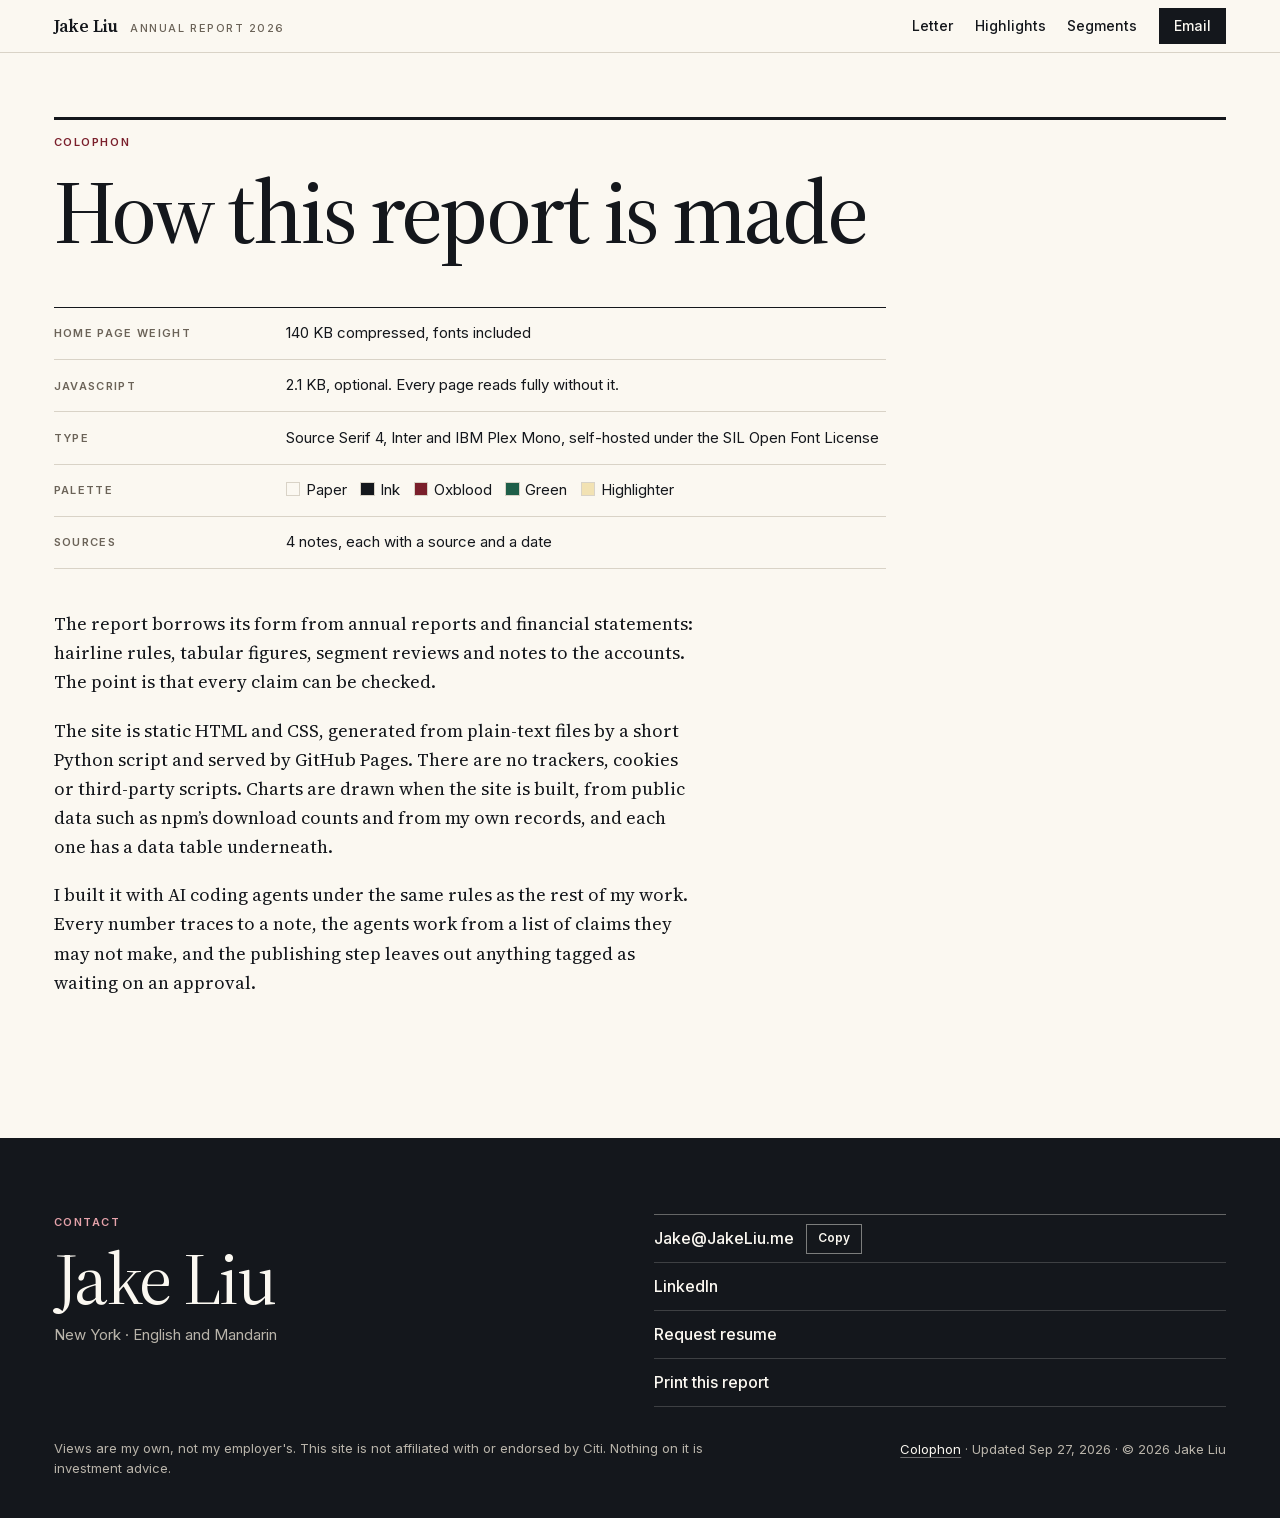
==== colophon/index.html @ 33d90718 "Annual Report 2026: public build, cleared content only (local branch, not pushed)" ====
<!doctype html>
<html lang="en">
<head>
<meta charset="utf-8">
<meta name="viewport" content="width=device-width, initial-scale=1">
<title>Colophon · Jake Liu</title>
<meta name="description" content="How Jake Liu&#39;s Annual Report 2026 is made.">
<link rel="canonical" href="https://jakeliu.me/colophon/">
<meta name="theme-color" content="#FBF8F1">
<meta name="color-scheme" content="light">
<link rel="preload" href="/assets/fonts/source-serif-4-roman.woff2" as="font" type="font/woff2" crossorigin>
<link rel="stylesheet" href="/assets/report.0324db709c.css">
<link rel="icon" href="/favicon.svg" type="image/svg+xml">
<link rel="apple-touch-icon" href="/apple-touch-icon.png">
<meta property="og:type" content="website">
<meta property="og:site_name" content="Jake Liu · Annual Report 2026">
<meta property="og:title" content="Colophon · Jake Liu">
<meta property="og:description" content="How Jake Liu&#39;s Annual Report 2026 is made.">
<meta property="og:url" content="https://jakeliu.me/colophon/">
<meta property="og:image" content="https://jakeliu.me/og.png">
<meta property="og:image:width" content="1200">
<meta property="og:image:height" content="630">
<meta name="twitter:card" content="summary_large_image">
<script type="application/ld+json">{"@context":"https://schema.org","@type":"Person","name":"Jake Liu","url":"https://jakeliu.me/","email":"mailto:Jake@JakeLiu.me","jobTitle":"Universal Banker","worksFor":{"@type":"Organization","name":"Citi"},"alumniOf":[{"@type":"CollegeOrUniversity","name":"St. Joseph's University, New York"},{"@type":"CollegeOrUniversity","name":"LIM College"}],"knowsLanguage":["English","Mandarin"],"address":{"@type":"PostalAddress","addressLocality":"New York","addressRegion":"NY","addressCountry":"US"},"sameAs":["https://www.linkedin.com/in/jakeliu-me"]}</script>
<script src="/assets/report.19caa0d774.js" defer></script>
</head>
<body class="page page--doc">
<a class="skip" href="#main">Skip to content</a>
<header class="masthead">
  <div class="masthead__inner">
    <a class="masthead__brand" href="/"><span class="masthead__name">Jake Liu</span><span class="masthead__title">Annual Report 2026</span></a>
    <span class="masthead__section" data-section aria-hidden="true"></span>
    <nav class="masthead__nav" aria-label="Main">
      <ul>
        <li class="hide-sm"><a href="/#letter">Letter</a></li>
        <li class="hide-sm"><a href="/#highlights">Highlights</a></li>
        <li class="hide-sm"><a href="/#segments">Segments</a></li>
        <li><a class="masthead__cta" href="mailto:Jake@JakeLiu.me">Email</a></li>
      </ul>
    </nav>
  </div>
</header>
<main id="main" tabindex="-1">
<article class="doc">
  <header class="doc__head">
    <p class="doc__kicker">Colophon</p>
    <h1 class="doc__title">How this report is made</h1>
  </header>
  <dl class="spec">
    <div><dt>Home page weight</dt><dd>140 KB compressed, fonts included</dd></div>
    <div><dt>JavaScript</dt><dd>2.1 KB, optional. Every page reads fully without it.</dd></div>
    <div><dt>Type</dt><dd>Source Serif 4, Inter and IBM Plex Mono, self-hosted under the SIL Open Font License</dd></div>
    <div><dt>Palette</dt><dd><span class="swatch" style="--c:#FBF8F1"></span>Paper <span class="swatch" style="--c:#14171C"></span>Ink <span class="swatch" style="--c:#7A1F2B"></span>Oxblood <span class="swatch" style="--c:#1E5E48"></span>Green <span class="swatch" style="--c:#F2E2B3"></span>Highlighter</dd></div>
    <div><dt>Sources</dt><dd>4 notes, each with a source and a date</dd></div>
  </dl>
  <div class="prose doc__body"><p>The report borrows its form from annual reports and financial statements: hairline rules, tabular figures, segment reviews and notes to the accounts. The point is that every claim can be checked.</p>
<p>The site is static HTML and CSS, generated from plain-text files by a short Python script and served by GitHub Pages. There are no trackers, cookies or third-party scripts. Charts are drawn when the site is built, from public data such as npm’s download counts and from my own records, and each one has a data table underneath.</p>
<p>I built it with AI coding agents under the same rules as the rest of my work. Every number traces to a note, the agents work from a list of claims they may not make, and the publishing step leaves out anything tagged as waiting on an approval.</p>
</div>
</article>
</main>
<footer class="footer" id="contact">
  <div class="footer__inner">
    <div class="footer__lead">
      <p class="footer__kicker">Contact</p>
      <p class="footer__name">Jake Liu</p>
      <p class="footer__line">New York · English and Mandarin</p>
    </div>
    <ul class="footer__links">
      <li><a href="mailto:Jake@JakeLiu.me">Jake@JakeLiu.me</a> <button class="copy" type="button" data-copy="Jake@JakeLiu.me" hidden>Copy</button><span class="copy__status" role="status"></span></li>
      <li><a href="https://www.linkedin.com/in/jakeliu-me" rel="me">LinkedIn</a></li>
      <li><a href="mailto:Jake@JakeLiu.me?subject=Resume%20request">Request resume</a></li>
      <li><button class="print" type="button" hidden>Print this report</button></li>
    </ul>
    <p class="footer__legal">Views are my own, not my employer's. This site is not affiliated with or endorsed by Citi. Nothing on it is investment advice.</p>
    <p class="footer__meta"><a href="/colophon/">Colophon</a> · Updated Sep 27, 2026 · © 2026 Jake Liu</p>
  </div>
</footer>
</body>
</html>
---- assets/report.0324db709c.css ----
@font-face {
font-family: "Source Serif 4";
src: url("/assets/fonts/source-serif-4-roman.woff2") format("woff2");
font-weight: 400 600;
font-style: normal;
font-display: swap;
}
@font-face {
font-family: "Source Serif 4";
src: url("/assets/fonts/source-serif-4-italic.woff2") format("woff2");
font-weight: 400;
font-style: italic;
font-display: swap;
}
@font-face {
font-family: "Inter";
src: url("/assets/fonts/inter.woff2") format("woff2");
font-weight: 400 600;
font-style: normal;
font-display: swap;
}
@font-face {
font-family: "IBM Plex Mono";
src: url("/assets/fonts/ibm-plex-mono-regular.woff2") format("woff2");
font-weight: 400;
font-style: normal;
font-display: swap;
}
@font-face {
font-family: "Serif Fallback";
src: local("Georgia");
size-adjust: 101.65%;
ascent-override: 101.92%;
descent-override: 32.96%;
line-gap-override: 0%;
}
@font-face {
font-family: "Sans Fallback";
src: local("Arial");
size-adjust: 107.41%;
ascent-override: 90.19%;
descent-override: 22.46%;
line-gap-override: 0%;
}
:root {
--paper: #FBF8F1;
--paper-2: #F3EEE2;
--ink: #14171C;
--ink-2: #4A4F57;
--note: #6B6358;
--accent: #7A1F2B;
--pos: #1E5E48;
--mark: #F2E2B3;
--rule: #D9D3C7;
--on-ink: #FBF8F1;
--on-ink-2: #B9B4AA;
--accent-on-ink: #E6A3AB;
--seg-education: #8C8375;
--seg-client: #7A1F2B;
--seg-strategy: #14171C;
--seg-product: #1E5E48;
--seg-marketing: #8A5A12;
--seg-risk: #4A4F57;
--serif: "Source Serif 4", "Serif Fallback", Georgia, "Times New Roman", serif;
--sans: "Inter", "Sans Fallback", system-ui, -apple-system, "Segoe UI", Roboto, Arial, sans-serif;
--mono: "IBM Plex Mono", ui-monospace, "SF Mono", Menlo, Consolas, monospace;
--t-label: 0.6875rem;
--t-small: 0.875rem;
--t-body: 1.125rem;
--t-lead: 1.3125rem;
--gutter: clamp(1.25rem, 4.2vw, 3.5rem);
--maxw: 84rem;
--measure: 40rem;
--gap: clamp(1rem, 2.2vw, 2rem);
--masthead-h: 3.25rem;
--ease: cubic-bezier(0.2, 0.7, 0.2, 1);
}
*, *::before, *::after { box-sizing: border-box; }
html {
-webkit-text-size-adjust: 100%;
text-size-adjust: 100%;
scroll-padding-top: calc(var(--masthead-h) + 1.25rem);
background: var(--paper);
}
body {
margin: 0;
background: var(--paper);
color: var(--ink);
font-family: var(--serif);
font-size: var(--t-body);
line-height: 1.58;
font-optical-sizing: auto;
font-variant-numeric: oldstyle-nums proportional-nums;
font-kerning: normal;
text-rendering: optimizeLegibility;
-webkit-font-smoothing: antialiased;
-moz-osx-font-smoothing: grayscale;
}
::selection { background: var(--mark); color: var(--ink); }
img, svg { display: block; max-width: 100%; }
h1, h2, h3, h4 {
margin: 0;
font-weight: 500;
line-height: 1.08;
text-wrap: balance;
}
p, ul, ol, dl, dd, figure { margin: 0; }
p, li, dd { text-wrap: pretty; }
a {
color: inherit;
text-decoration-line: underline;
text-decoration-thickness: 1px;
text-underline-offset: 0.2em;
text-decoration-color: color-mix(in srgb, currentColor 38%, transparent);
transition: text-decoration-color 160ms var(--ease), color 160ms var(--ease);
}
a:hover { text-decoration-color: currentColor; }
:focus-visible {
outline: 2px solid var(--accent);
outline-offset: 2px;
}
.section--ink :focus-visible, .footer :focus-visible { outline-color: var(--accent-on-ink); }
main:focus { outline: none; }
code {
font-family: var(--mono);
font-size: 0.85em;
}
button { font: inherit; color: inherit; }
.sr-only {
position: absolute !important;
width: 1px; height: 1px;
padding: 0; margin: -1px;
overflow: hidden;
clip: rect(0 0 0 0);
white-space: nowrap;
border: 0;
}
.skip {
position: absolute;
left: 1rem;
top: -5rem;
z-index: 100;
padding: 0.75rem 1rem;
background: var(--ink);
color: var(--paper);
font-family: var(--sans);
font-size: var(--t-small);
font-weight: 600;
text-decoration: none;
}
.skip:focus { top: 1rem; }
.label, .kicker {
font-family: var(--sans);
font-size: var(--t-label);
font-weight: 600;
letter-spacing: 0.14em;
text-transform: uppercase;
}
.num { font-variant-numeric: lining-nums tabular-nums; }
sup.fn {
line-height: 0;
vertical-align: super;
font-size: 100%;
}
sup.fn a {
display: inline;
margin: 0 -0.22rem;
padding: 0.35rem 0.22rem;
font-family: var(--sans);
font-size: max(0.6875rem, 0.28em);
font-weight: 600;
font-variant-numeric: lining-nums tabular-nums;
letter-spacing: 0;
line-height: 1;
color: var(--accent);
text-decoration: none;
vertical-align: 0.15em;
border-radius: 2px;
}
sup.fn a:hover { background: var(--mark); color: var(--ink); }
.fn__sep {
margin: 0 0.1rem;
font-family: var(--sans);
font-size: max(0.6875rem, 0.28em);
color: var(--accent);
vertical-align: 0.15em;
}
.proof__value sup.fn a, .figure__value sup.fn a, .tile__value sup.fn a, .case-row__value sup.fn a {
display: inline-block;
min-width: 1.5rem;
margin: -0.42rem -0.55rem -0.42rem -0.5rem;
padding: 0.42rem 0.2rem;
text-align: center;
}
.section--ink sup.fn a { color: var(--accent-on-ink); }
.section--ink sup.fn a:hover { color: var(--ink); }
.fn-pop {
position: fixed;
inset: auto;
margin: 0;
width: min(24rem, calc(100vw - 2rem));
padding: 1rem 1.1rem 1.05rem;
border: 1px solid var(--ink);
background: var(--paper);
color: var(--ink);
box-shadow: 0 18px 40px -18px rgb(20 23 28 / 0.45);
font-size: 0.9375rem;
line-height: 1.45;
}
.fn-pop__n {
display: block;
margin-bottom: 0.4rem;
font-family: var(--sans);
font-size: var(--t-label);
font-weight: 600;
letter-spacing: 0.14em;
text-transform: uppercase;
color: var(--accent);
}
.fn-pop .note__source { margin-top: 0.6rem; }
.fn-pop__all {
display: inline-block;
margin-top: 0.7rem;
font-family: var(--sans);
font-size: 0.8125rem;
font-weight: 600;
}
.btn {
display: inline-flex;
align-items: center;
justify-content: center;
gap: 0.5rem;
min-height: 2.875rem;
padding: 0 1.25rem;
border: 1px solid var(--ink);
background: transparent;
color: var(--ink);
font-family: var(--sans);
font-size: 0.9375rem;
font-weight: 600;
letter-spacing: -0.005em;
text-decoration: none;
cursor: pointer;
transition: background-color 180ms var(--ease), color 180ms var(--ease), border-color 180ms var(--ease);
}
.btn:hover { background: var(--ink); color: var(--paper); }
.btn--primary { background: var(--ink); color: var(--paper); }
.btn--primary:hover { background: var(--accent); border-color: var(--accent); }
.masthead {
position: sticky;
top: 0;
z-index: 40;
background: var(--paper);
border-bottom: 1px solid var(--rule);
}
.masthead__inner {
display: flex;
align-items: center;
gap: 1.25rem;
max-width: var(--maxw);
height: var(--masthead-h);
margin: 0 auto;
padding: 0 var(--gutter);
}
.masthead__brand {
display: flex;
align-items: baseline;
gap: 0.8rem;
text-decoration: none;
white-space: nowrap;
}
.masthead__name {
font-size: 1.0625rem;
font-weight: 600;
letter-spacing: -0.01em;
}
.masthead__title {
font-family: var(--sans);
font-size: var(--t-label);
font-weight: 500;
letter-spacing: 0.14em;
text-transform: uppercase;
color: var(--note);
}
.masthead__section {
flex: 1;
min-width: 0;
overflow: hidden;
font-family: var(--sans);
font-size: 0.8125rem;
color: var(--ink-2);
white-space: nowrap;
text-overflow: ellipsis;
opacity: 0;
transition: opacity 200ms var(--ease);
}
.masthead__section.is-on { opacity: 1; }
.masthead__section::before {
content: "";
display: inline-block;
width: 1.5rem;
margin-right: 0.8rem;
vertical-align: middle;
border-top: 1px solid var(--rule);
}
.masthead__nav ul {
display: flex;
align-items: center;
gap: 1.35rem;
margin: 0;
padding: 0;
list-style: none;
font-family: var(--sans);
font-size: 0.875rem;
font-weight: 500;
}
.masthead__nav a {
display: inline-block;
padding: 0.55rem 0;
text-decoration: none;
}
.masthead__nav a:hover, .masthead__nav a[aria-current="page"] {
text-decoration: underline;
text-decoration-thickness: 1px;
text-underline-offset: 0.35em;
}
.masthead__nav .masthead__cta {
padding: 0.45rem 0.95rem;
background: var(--ink);
color: var(--paper);
text-decoration: none;
}
.masthead__nav .masthead__cta:hover { background: var(--accent); text-decoration: none; }
.report { counter-reset: none; }
.cover {
display: flex;
flex-direction: column;
max-width: var(--maxw);
margin: 0 auto;
padding: clamp(1rem, 2.4vw, 1.75rem) var(--gutter) 0;
}
@media (min-width: 62rem) and (min-height: 44rem) {
.cover { min-height: calc(100svh - var(--masthead-h) - 4.5rem); }
.is-preview .cover { min-height: calc(100svh - var(--masthead-h) - 7rem); }
}
.cover__rail {
display: flex;
flex-wrap: wrap;
align-items: center;
justify-content: space-between;
gap: 0.75rem 2rem;
padding: 0.6rem 0 0.7rem;
border-top: 3px solid var(--ink);
border-bottom: 1px solid var(--ink);
}
.cover__kicker {
display: flex;
gap: 1.5rem;
font-family: var(--sans);
font-size: var(--t-label);
font-weight: 600;
letter-spacing: 0.16em;
text-transform: uppercase;
}
.cover__place { color: var(--note); font-weight: 500; }
.lens {
display: flex;
align-items: center;
gap: 0.9rem;
font-family: var(--sans);
font-size: 0.8125rem;
}
.lens__label {
font-size: var(--t-label);
font-weight: 600;
letter-spacing: 0.14em;
text-transform: uppercase;
color: var(--note);
}
.lens__list {
display: flex;
flex-wrap: wrap;
margin: 0;
padding: 0;
list-style: none;
border: 1px solid var(--ink);
}
.lens__list li + li { border-left: 1px solid var(--ink); }
.lens__link {
display: block;
padding: 0.35rem 0.8rem;
font-weight: 500;
text-decoration: none;
transition: background-color 160ms var(--ease), color 160ms var(--ease);
}
.lens__link:hover { background: var(--paper-2); }
.lens__link[aria-current="page"] { background: var(--ink); color: var(--paper); }
.cover__main {
display: grid;
grid-template-columns: repeat(12, minmax(0, 1fr));
column-gap: var(--gap);
align-items: end;
padding: clamp(1.75rem, 6vh, 4.25rem) 0 clamp(1.75rem, 4.5vh, 3.25rem);
flex: 1;
}
.cover__name {
grid-column: 1 / -1;
margin-left: -0.055em;
font-size: clamp(4.6rem, min(15.5vw, 24vh), 14.5rem);
font-weight: 500;
line-height: 0.84;
letter-spacing: -0.045em;
font-variant-numeric: lining-nums;
}
.cover__last { color: var(--accent); }
.cover__intro {
grid-column: 1 / span 7;
margin-top: clamp(1.4rem, 3.6vh, 2.6rem);
}
.cover__focus {
font-family: var(--sans);
font-size: 0.75rem;
font-weight: 600;
letter-spacing: 0.14em;
text-transform: uppercase;
color: var(--accent);
}
.cover__standfirst {
margin-top: 0.85rem;
max-width: 34ch;
font-size: clamp(1.35rem, 2.3vw, 1.9rem);
line-height: 1.28;
letter-spacing: -0.012em;
}
.cover__actions {
display: flex;
flex-wrap: wrap;
gap: 0.75rem;
margin-top: 1.75rem;
}
.proofs {
display: grid;
grid-template-columns: repeat(3, minmax(0, 1fr));
border-top: 1px solid var(--ink);
}
.proof {
padding: 1.15rem var(--gap) 1.4rem 0;
}
.proof + .proof {
padding-left: var(--gap);
border-left: 1px solid var(--rule);
}
.proof__value {
font-size: clamp(2.6rem, 5.4vw, 4.75rem);
font-weight: 500;
line-height: 0.95;
letter-spacing: -0.03em;
font-variant-numeric: lining-nums tabular-nums;
color: var(--ink);
}
.proof__label {
max-width: 28ch;
margin-top: 0.6rem;
font-family: var(--sans);
font-size: 0.9375rem;
line-height: 1.4;
color: var(--ink-2);
}
.contents {
grid-column: 9 / span 4;
align-self: end;
font-family: var(--sans);
font-size: 0.875rem;
}
.contents__title {
padding-bottom: 0.55rem;
border-bottom: 1px solid var(--ink);
font-size: var(--t-label);
font-weight: 600;
letter-spacing: 0.14em;
text-transform: uppercase;
color: var(--note);
}
.contents__list { margin: 0; padding: 0; list-style: none; }
.contents__list a {
display: flex;
align-items: baseline;
gap: 0.5rem;
padding: 0.55rem 0;
border-bottom: 1px solid var(--rule);
text-decoration: none;
transition: color 160ms var(--ease);
}
.contents__list a:hover { color: var(--accent); }
.contents__leader {
flex: 1;
min-width: 1rem;
border-bottom: 1px dotted color-mix(in srgb, var(--ink) 35%, transparent);
transform: translateY(-0.25em);
}
.contents__no {
font-variant-numeric: lining-nums tabular-nums;
color: var(--note);
}
@media (min-width: 62rem) and (max-height: 50rem) {
.cover__rail { padding: 0.45rem 0 0.5rem; }
.cover__main { padding: 1.25rem 0 1.25rem; }
.cover__intro { margin-top: 1rem; }
.cover__standfirst { font-size: 1.4rem; margin-top: 0.6rem; }
.cover__actions { margin-top: 1.1rem; }
.contents__list a { padding: 0.35rem 0; }
.proof { padding-top: 0.8rem; padding-bottom: 0.9rem; }
.proof__value { font-size: clamp(2.4rem, 4.2vw, 3.4rem); }
.proof__label { margin-top: 0.4rem; font-size: 0.875rem; }
}
.section {
display: grid;
grid-template-columns: repeat(12, minmax(0, 1fr));
column-gap: var(--gap);
max-width: var(--maxw);
margin: 0 auto;
padding: clamp(4.5rem, 10vw, 8.5rem) var(--gutter) 0;
}
.section > * { grid-column: 1 / -1; }
.section__head {
display: grid;
grid-template-columns: subgrid;
align-items: start;
margin-bottom: clamp(2rem, 4.5vw, 3.75rem);
padding-top: 0.9rem;
border-top: 3px solid var(--ink);
}
.section__no {
grid-column: 1 / span 2;
padding-top: 0.55rem;
font-family: var(--sans);
font-size: 0.75rem;
font-weight: 600;
letter-spacing: 0.14em;
font-variant-numeric: tabular-nums;
color: var(--accent);
}
.section__title {
grid-column: 3 / span 9;
font-size: clamp(2.4rem, 5vw, 4.4rem);
line-height: 1;
letter-spacing: -0.028em;
}
.section__dek {
grid-column: 3 / span 6;
margin-top: 1rem;
font-size: var(--t-lead);
line-height: 1.45;
color: var(--ink-2);
}
.section__body { grid-column: 3 / span 7; }
.section--ink {
max-width: none;
margin-top: clamp(4.5rem, 10vw, 8.5rem);
padding-bottom: clamp(4.5rem, 10vw, 8rem);
padding-inline: max(var(--gutter), calc((100% - var(--maxw)) / 2 + var(--gutter)));
background: var(--ink);
color: var(--on-ink);
}
.section--ink .section__head { border-top-color: var(--on-ink); }
.section--ink .section__no { color: var(--accent-on-ink); }
.section--ink .section__dek { color: var(--on-ink-2); }
.prose {
max-width: var(--measure);
font-size: var(--t-body);
line-height: 1.62;
}
.prose > * + * { margin-top: 1.05em; }
.prose ul, .prose ol { padding-left: 1.15em; }
.prose li + li { margin-top: 0.55em; }
.prose li::marker { color: var(--accent); }
.prose strong { font-weight: 600; }
.prose em { font-style: italic; }
.prose h3 {
margin-top: 2rem;
font-size: 1.3125rem;
font-weight: 600;
}
.prose blockquote {
margin: 1.6rem 0;
padding-left: 1.25rem;
border-left: 2px solid var(--accent);
font-size: 1.3125rem;
line-height: 1.4;
}
.letter__body { font-size: 1.25rem; line-height: 1.6; }
.letter__body > p:first-child::first-letter {
float: left;
margin: 0.02em 0.1em 0 -0.02em;
font-size: 4.6em;
font-weight: 500;
line-height: 0.8;
color: var(--accent);
}
.letter__sign {
display: flex;
flex-direction: column;
gap: 0.35rem;
margin-top: 2.25rem;
}
.letter__signature {
font-size: 2rem;
font-style: italic;
line-height: 1;
letter-spacing: -0.01em;
}
.letter__dateline {
font-family: var(--sans);
font-size: var(--t-label);
font-weight: 600;
letter-spacing: 0.14em;
text-transform: uppercase;
color: var(--note);
}
.tiles {
display: grid;
grid-template-columns: repeat(12, minmax(0, 1fr));
border-top: 1px solid var(--ink);
}
.tile {
position: relative;
grid-column: span 12;
display: flex;
flex-direction: column;
gap: 1.1rem;
min-width: 0;
padding: 1.35rem 0 1.6rem;
border-bottom: 1px solid var(--rule);
}
@media (min-width: 48rem) {
.tile { grid-column: span 6; padding: 1.35rem 1.5rem 1.6rem; border-left: 1px solid var(--rule); }
.tile--wide { grid-column: span 12; }
}
@media (min-width: 62rem) {
.tile { grid-column: span var(--span, 4); }
}
.tile__kicker {
font-family: var(--sans);
font-size: var(--t-label);
font-weight: 600;
letter-spacing: 0.14em;
text-transform: uppercase;
color: var(--note);
}
.tile__title {
font-size: 1.5rem;
line-height: 1.2;
letter-spacing: -0.01em;
}
.tile__value {
display: block;
font-size: clamp(2.8rem, 4.6vw, 4.1rem);
font-weight: 500;
line-height: 0.95;
letter-spacing: -0.03em;
font-variant-numeric: lining-nums tabular-nums;
color: var(--accent);
}
.tile__label {
display: block;
max-width: 30ch;
margin-top: 0.55rem;
font-family: var(--sans);
font-size: 0.9375rem;
line-height: 1.4;
color: var(--ink-2);
}
.tile__body { margin-top: auto; }
.tile__link {
align-self: flex-start;
font-family: var(--sans);
font-size: 0.875rem;
font-weight: 600;
text-decoration: none;
}
.tile__link:hover { color: var(--accent); }
.tile .exhibit__source { margin-top: 0; }
.chart { --h: 11rem; position: relative; }
.chart--compact { --h: 6.25rem; }
.chart__plot {
position: relative;
height: var(--h);
border-bottom: 1px solid var(--ink);
}
.chart--cols .chart__plot { margin-top: 1.7rem; }
.chart__svg { width: 100%; height: 100%; overflow: visible; }
.chart--cols rect { fill: color-mix(in srgb, var(--ink) 72%, var(--paper)); }
.chart--cols rect.hi { fill: var(--accent); }
.chart--line .area { fill: color-mix(in srgb, var(--accent) 12%, transparent); }
.chart--line .line { fill: none; stroke: var(--accent); stroke-width: 2px; stroke-linejoin: round; }
.chart__axis {
position: relative;
height: 1.7rem;
font-family: var(--sans);
font-size: 0.75rem;
font-variant-numeric: lining-nums tabular-nums;
color: var(--note);
}
.chart__axis span {
position: absolute;
top: 0.45rem;
left: var(--x);
transform: translateX(-50%);
white-space: nowrap;
}
.chart__axis span:first-child { transform: translateX(-12%); }
.chart__axis span:last-child:not(:first-child) { transform: translateX(-88%); }
.chart__callout {
position: absolute;
top: -1.6rem;
left: var(--x);
transform: translateX(-50%);
font-family: var(--sans);
font-size: 0.75rem;
font-weight: 600;
font-variant-numeric: lining-nums tabular-nums;
color: var(--accent);
white-space: nowrap;
}
.chart__value {
position: absolute;
left: var(--x);
bottom: var(--y);
transform: translate(-50%, -0.3rem);
font-family: var(--sans);
font-size: 0.6875rem;
font-variant-numeric: lining-nums tabular-nums;
color: var(--ink-2);
}
.chart__grid {
position: absolute;
left: 0;
right: 0;
top: var(--y);
border-top: 1px dashed var(--rule);
}
.chart__grid span {
position: absolute;
left: 0;
bottom: 0.25rem;
font-family: var(--sans);
font-size: 0.6875rem;
font-variant-numeric: lining-nums tabular-nums;
color: var(--note);
}
.chart__rule {
position: absolute;
top: -0.35rem;
bottom: 0;
left: var(--x);
border-left: 1px solid var(--ink);
}
.chart__rule span {
position: absolute;
top: 1.4rem;
left: 0.4rem;
font-family: var(--sans);
font-size: 0.6875rem;
color: var(--ink-2);
white-space: nowrap;
}
.chart__dot {
position: absolute;
left: var(--x);
top: var(--y);
width: 0.55rem;
height: 0.55rem;
border-radius: 50%;
background: var(--accent);
transform: translate(-50%, -50%);
}
.chart__end {
position: absolute;
right: 0.3rem;
top: var(--y);
transform: translateY(-160%);
font-family: var(--sans);
font-size: 0.8125rem;
font-weight: 600;
font-variant-numeric: lining-nums tabular-nums;
color: var(--accent);
}
.chart--compact .chart__rule span, .chart--compact .chart__grid span { display: none; }
.chart__data { margin-top: 0.75rem; font-family: var(--sans); font-size: 0.8125rem; }
.chart__data summary {
display: inline-flex;
align-items: center;
gap: 0.35rem;
min-height: 1.75rem;
cursor: pointer;
color: var(--ink-2);
font-weight: 500;
}
.chart__data[open] summary { margin-bottom: 0.5rem; }
.chart__data .table-wrap { max-height: 18rem; overflow: auto; }
.bars { display: grid; gap: 0.7rem; }
.bars__row {
display: grid;
grid-template-columns: minmax(7rem, 15rem) minmax(0, 1fr) 4.5rem;
align-items: center;
gap: 1rem;
font-family: var(--sans);
font-size: 0.875rem;
line-height: 1.3;
}
.chart--compact .bars__row, .tile .bars__row { grid-template-columns: minmax(6rem, 9.5rem) minmax(0, 1fr) 3.75rem; gap: 0.75rem; font-size: 0.8125rem; }
.bars__track {
position: relative;
height: 1.05rem;
background: color-mix(in srgb, var(--ink) 7%, transparent);
}
.bars__fill {
position: absolute;
inset: 0 auto 0 0;
width: var(--w);
background: var(--accent);
}
.bars__track::after {
content: "";
position: absolute;
left: var(--ref, -100vw);
top: -0.3rem;
bottom: -0.3rem;
border-left: 1.5px solid var(--ink);
}
.bars__value {
text-align: right;
font-weight: 600;
font-variant-numeric: lining-nums tabular-nums;
}
.bars__legend {
display: flex;
align-items: center;
gap: 0.5rem;
margin-top: 0.6rem;
font-family: var(--sans);
font-size: 0.75rem;
color: var(--note);
}
.bars__legend-mark { height: 0.95rem; border-left: 1.5px solid var(--ink); }
.table-wrap { overflow-x: auto; }
.table-wrap:focus-visible { outline-offset: 4px; }
.data-table {
width: 100%;
border-collapse: collapse;
font-family: var(--sans);
font-size: 0.875rem;
line-height: 1.4;
font-variant-numeric: lining-nums tabular-nums;
}
.data-table th, .data-table td {
padding: 0.6rem 1rem 0.6rem 0;
border-bottom: 1px solid var(--rule);
text-align: left;
vertical-align: top;
}
.data-table th:last-child, .data-table td:last-child { padding-right: 0; }
.data-table thead th {
padding-top: 0;
border-bottom: 1px solid var(--ink);
font-size: var(--t-label);
font-weight: 600;
letter-spacing: 0.1em;
text-transform: uppercase;
color: var(--note);
vertical-align: bottom;
}
.data-table tbody th { font-weight: 600; }
.data-table .a-right { text-align: right; }
.data-table .a-center { text-align: center; }
.data-table tr.is-highlight > * { background: color-mix(in srgb, var(--mark) 60%, transparent); }
.data-table--compact th, .data-table--compact td { padding-block: 0.35rem; }
.exhibit {
margin: 2.5rem 0 2.75rem;
padding-top: 0.9rem;
border-top: 1px solid var(--ink);
}
.exhibit__head { display: grid; gap: 0.3rem; margin-bottom: 1.35rem; }
.exhibit__no {
font-family: var(--sans);
font-size: var(--t-label);
font-weight: 600;
letter-spacing: 0.14em;
text-transform: uppercase;
color: var(--accent);
}
.exhibit__title { font-size: 1.25rem; font-weight: 600; line-height: 1.25; letter-spacing: -0.01em; }
.exhibit__dek { font-size: 1rem; line-height: 1.45; color: var(--ink-2); }
.exhibit__source {
margin-top: 0.9rem;
font-family: var(--mono);
font-size: 0.75rem;
line-height: 1.5;
color: var(--note);
}
.exhibit__source-label {
margin-right: 0.35rem;
font-family: var(--sans);
font-size: var(--t-label);
font-weight: 600;
letter-spacing: 0.12em;
text-transform: uppercase;
}
.tl {
--lane: 10.5rem;
--row: 2.55rem;
position: relative;
padding-top: 1.9rem;
font-family: var(--sans);
font-size: 0.8125rem;
}
.tl__years {
position: absolute;
top: 0;
bottom: 0;
left: var(--lane);
right: 0;
pointer-events: none;
}
.tl__years span {
position: absolute;
top: 0;
bottom: 0;
left: calc(var(--x) * 1%);
padding-left: 0.4rem;
border-left: 1px solid var(--rule);
font-size: 0.75rem;
font-variant-numeric: lining-nums tabular-nums;
color: var(--note);
}
.tl__years .tl__now { border-left: 1px dashed var(--accent); color: var(--accent); font-weight: 600; }
.tl__lane {
display: grid;
grid-template-columns: var(--lane) minmax(0, 1fr);
min-height: calc(var(--rows) * var(--row) + 0.9rem);
border-top: 1px solid var(--rule);
}
.tl__lane:last-child { border-bottom: 1px solid var(--rule); }
.tl__name {
padding: 0.65rem 1rem 0 0;
font-family: var(--sans);
font-size: 0.75rem;
font-weight: 600;
line-height: 1.3;
}
.tl__name::before {
content: "";
display: inline-block;
width: 0.55rem;
height: 0.55rem;
margin-right: 0.5rem;
background: var(--seg);
vertical-align: 0.05em;
}
.tl__lane[data-seg="education"] { --seg: var(--seg-education); }
.tl__lane[data-seg="client"] { --seg: var(--seg-client); }
.tl__lane[data-seg="strategy"] { --seg: var(--seg-strategy); }
.tl__lane[data-seg="product"] { --seg: var(--seg-product); }
.tl__lane[data-seg="marketing"] { --seg: var(--seg-marketing); }
.tl__lane[data-seg="risk"] { --seg: var(--seg-risk); }
.tl__items {
position: relative;
margin: 0;
padding: 0;
list-style: none;
container-type: inline-size;
}
.tl__item {
position: absolute;
top: calc(var(--row-i) * var(--row) + 0.5rem);
left: calc(var(--x) * 1cqw);
display: grid;
gap: 0.2rem;
white-space: nowrap;
}
.tl__item.is-flip {
left: auto;
right: calc((100 - var(--x) - var(--w)) * 1cqw);
justify-items: end;
text-align: right;
}
.tl__bar {
display: block;
width: max(0.4rem, calc(var(--w) * 1cqw));
height: 0.5rem;
background: var(--seg);
}
.tl__item.is-ongoing .tl__bar {
background: linear-gradient(90deg, var(--seg) 70%, color-mix(in srgb, var(--seg) 25%, transparent));
}
.tl__label { line-height: 1.2; }
.tl__label a { font-weight: 600; text-decoration: none; }
.tl__label a:hover { text-decoration: underline; }
.tl__when { color: var(--note); font-variant-numeric: lining-nums tabular-nums; }
@media (max-width: 61.99rem) {
.tl { padding-top: 0; }
.tl__years { display: none; }
.tl__lane { display: block; min-height: 0; padding: 0.7rem 0 0.8rem; }
.tl__name { padding: 0 0 0.5rem; }
.tl__items { container-type: normal; display: grid; gap: 0.45rem; }
.tl__item, .tl__item.is-flip, .is-preview .tl__item[data-waits] { position: static; display: flex; align-items: baseline; gap: 0.6rem; white-space: normal; text-align: left; }
.tl__bar { flex: none; width: 0.5rem; height: 0.5rem; }
}
.segment {
display: grid;
grid-template-columns: subgrid;
grid-column: 1 / -1;
margin-top: clamp(2.5rem, 5vw, 4rem);
}
.segment:first-of-type { margin-top: 0; }
.segment > * { grid-column: 1 / -1; }
.segment__head {
display: grid;
grid-template-columns: subgrid;
align-items: baseline;
padding: 0.8rem 0 1.4rem;
border-top: 1px solid var(--ink);
}
.segment__no {
grid-column: 1 / span 2;
font-size: clamp(2.2rem, 4vw, 3.4rem);
font-weight: 500;
line-height: 1;
letter-spacing: -0.02em;
font-variant-numeric: lining-nums tabular-nums;
color: var(--accent);
}
.segment__name {
grid-column: 3 / span 5;
font-size: clamp(1.7rem, 3vw, 2.5rem);
letter-spacing: -0.02em;
}
.segment__thesis {
grid-column: 8 / span 5;
font-family: var(--sans);
font-size: 0.9375rem;
line-height: 1.45;
color: var(--ink-2);
}
.segment__summary { grid-column: 3 / span 7; margin-bottom: 1.5rem; }
.case-rows {
display: grid;
grid-template-columns: subgrid;
grid-column: 1 / -1;
margin: 0;
padding: 0;
list-style: none;
}
.case-row {
position: relative;
display: grid;
grid-template-columns: subgrid;
grid-column: 1 / -1;
align-items: start;
padding: 1.35rem 0 1.5rem;
border-top: 1px solid var(--rule);
transition: background-color 200ms var(--ease);
}
.case-row:hover { background: color-mix(in srgb, var(--mark) 38%, transparent); }
.case-row__no {
grid-column: 1 / span 2;
padding-top: 0.45rem;
font-family: var(--sans);
font-size: 0.8125rem;
font-weight: 500;
font-variant-numeric: tabular-nums;
color: var(--note);
}
.case-row__main { grid-column: 3 / span 6; }
.case-row__title {
font-size: clamp(1.35rem, 2.1vw, 1.75rem);
font-weight: 500;
line-height: 1.18;
letter-spacing: -0.012em;
}
.case-row__title a { text-decoration: none; }
.case-row__title a::after { content: ""; position: absolute; inset: 0; }
.case-row__title a:focus-visible { outline: none; }
.case-row:has(.case-row__title a:focus-visible) { outline: 2px solid var(--accent); outline-offset: 2px; }
.case-row__result {
margin-top: 0.45rem;
font-family: var(--sans);
font-size: 0.9375rem;
line-height: 1.45;
color: var(--ink-2);
}
.case-row__meta {
margin-top: 0.55rem;
font-family: var(--sans);
font-size: 0.75rem;
letter-spacing: 0.02em;
color: var(--note);
}
.case-row__figure {
grid-column: 9 / span 3;
text-align: right;
}
.case-row__value {
display: block;
font-size: clamp(2rem, 3.3vw, 2.9rem);
font-weight: 500;
line-height: 1;
letter-spacing: -0.025em;
font-variant-numeric: lining-nums tabular-nums;
color: var(--accent);
}
.case-row__label {
display: block;
margin-top: 0.4rem;
margin-left: auto;
max-width: 22ch;
font-family: var(--sans);
font-size: 0.8125rem;
line-height: 1.35;
color: var(--note);
}
.case-row__value sup.fn, .case-row__result sup.fn { position: relative; z-index: 1; }
.case-row__arrow {
grid-column: 12;
justify-self: end;
padding-top: 0.2rem;
font-family: var(--sans);
font-size: 1.25rem;
color: var(--ink-2);
transition: transform 220ms var(--ease), color 220ms var(--ease);
}
.case-row:hover .case-row__arrow { transform: translateX(0.3rem); color: var(--accent); }
.segments__all { margin-top: 2.5rem; }
.risks__grid {
display: grid;
grid-template-columns: repeat(2, minmax(0, 1fr));
gap: clamp(2rem, 5vw, 4.5rem);
}
.risks__heading {
padding-bottom: 0.8rem;
border-bottom: 1px solid color-mix(in srgb, var(--on-ink) 35%, transparent);
font-family: var(--sans);
font-size: 0.75rem;
font-weight: 600;
letter-spacing: 0.14em;
text-transform: uppercase;
color: var(--accent-on-ink);
}
.risk-list { margin: 0; padding: 0; list-style: none; counter-reset: risk; }
.risk {
counter-increment: risk;
display: grid;
grid-template-columns: 2.25rem minmax(0, 1fr);
padding: 1.1rem 0 1.25rem;
border-bottom: 1px solid color-mix(in srgb, var(--on-ink) 18%, transparent);
}
.risk::before {
content: counter(risk, decimal-leading-zero);
grid-row: 1 / span 2;
padding-top: 0.3rem;
font-family: var(--mono);
font-size: 0.75rem;
color: var(--on-ink-2);
}
.risk__title { font-size: 1.3125rem; font-weight: 500; line-height: 1.25; }
.risk__body {
margin-top: 0.45rem;
font-family: var(--sans);
font-size: 0.9375rem;
line-height: 1.55;
color: var(--on-ink-2);
}
.risk__body a { color: var(--on-ink); }
.notes {
margin: 0;
padding: 0;
list-style: none;
columns: 2 22rem;
column-gap: clamp(2rem, 4vw, 3.5rem);
}
.note {
display: grid;
grid-template-columns: 1.9rem minmax(0, 1fr) auto;
gap: 0.35rem;
padding: 0.75rem 0 0.85rem;
border-top: 1px solid var(--rule);
break-inside: avoid;
transition: background-color 300ms var(--ease);
}
.note:target { background: color-mix(in srgb, var(--mark) 70%, transparent); }
.note__n {
padding-top: 0.1rem;
font-family: var(--mono);
font-size: 0.8125rem;
color: var(--accent);
}
.note__text { font-size: 0.9375rem; line-height: 1.48; }
.note__source {
margin-top: 0.3rem;
font-family: var(--mono);
font-size: 0.75rem;
line-height: 1.45;
color: var(--note);
overflow-wrap: anywhere;
}
.note__source a { color: var(--ink-2); }
.note__back a {
display: inline-block;
min-width: 1.5rem;
min-height: 1.5rem;
font-family: var(--sans);
font-size: 0.8125rem;
text-align: center;
text-decoration: none;
color: var(--note);
}
.note__back a:hover { color: var(--accent); }
.case {
max-width: var(--maxw);
margin: 0 auto;
padding: clamp(2rem, 5vw, 4rem) var(--gutter) 0;
}
.case__kicker {
display: flex;
flex-wrap: wrap;
gap: 0.35rem 0.7rem;
padding: 0.6rem 0 0.7rem;
border-top: 3px solid var(--ink);
border-bottom: 1px solid var(--ink);
font-family: var(--sans);
font-size: var(--t-label);
font-weight: 600;
letter-spacing: 0.14em;
text-transform: uppercase;
}
.case__kicker a { text-decoration: none; color: var(--accent); }
.case__kicker a:hover { text-decoration: underline; }
.case__sep { color: var(--rule); }
.case__title {
max-width: 17ch;
margin-top: clamp(1.75rem, 4vw, 3rem);
font-size: clamp(2.5rem, 6.4vw, 5.6rem);
line-height: 0.98;
letter-spacing: -0.035em;
}
.case__summary {
max-width: 44ch;
margin-top: 1.5rem;
font-size: clamp(1.25rem, 2vw, 1.55rem);
line-height: 1.38;
letter-spacing: -0.008em;
color: var(--ink-2);
}
.case__meta {
display: grid;
grid-template-columns: 1fr 1fr 2fr 2fr;
margin-top: clamp(2rem, 4vw, 3rem);
border-top: 1px solid var(--ink);
}
.case__meta > div { padding: 0.8rem 1.25rem 0.9rem 0; }
.case__meta > div + div { padding-left: 1.25rem; border-left: 1px solid var(--rule); }
.case__meta dt {
font-family: var(--sans);
font-size: var(--t-label);
font-weight: 600;
letter-spacing: 0.12em;
text-transform: uppercase;
color: var(--note);
}
.case__meta dd {
margin-top: 0.3rem;
font-family: var(--sans);
font-size: 0.9375rem;
line-height: 1.4;
}
.figures {
display: grid;
grid-template-columns: repeat(3, minmax(0, 1fr));
border-top: 1px solid var(--rule);
border-bottom: 1px solid var(--ink);
}
.figure { padding: 1.25rem var(--gap) 1.5rem 0; }
.figure + .figure { padding-left: var(--gap); border-left: 1px solid var(--rule); }
.figure__value {
font-size: clamp(2.5rem, 5.8vw, 4.9rem);
font-weight: 500;
line-height: 0.95;
letter-spacing: -0.03em;
font-variant-numeric: lining-nums tabular-nums;
color: var(--accent);
}
.figure__label {
max-width: 26ch;
margin-top: 0.55rem;
font-family: var(--sans);
font-size: 0.9375rem;
line-height: 1.4;
color: var(--ink-2);
}
.case__body { max-width: none; margin-top: clamp(2.5rem, 6vw, 5rem); }
.case-sec {
display: grid;
grid-template-columns: minmax(0, 13.5rem) minmax(0, var(--measure));
column-gap: clamp(1.5rem, 5vw, 5rem);
padding: 1rem 0 2.6rem;
border-top: 1px solid var(--ink);
}
.case-sec__title {
padding-top: 0.45rem;
font-family: var(--sans);
font-size: 0.75rem;
font-weight: 600;
letter-spacing: 0.14em;
line-height: 1.4;
text-transform: uppercase;
color: var(--accent);
}
.case-sec__body > * + * { margin-top: 1.05em; }
.case-sec__body > .exhibit { margin-top: 2.25rem; }
.case-sec__body > .exhibit:last-child { margin-bottom: 0; }
.case__foot { margin-top: clamp(2rem, 5vw, 4rem); }
.case__updated {
padding: 0.8rem 0;
border-top: 3px solid var(--ink);
font-family: var(--sans);
font-size: 0.75rem;
letter-spacing: 0.04em;
color: var(--note);
}
.case__notes { margin-top: 1.5rem; }
.case__notes-title {
margin-bottom: 1rem;
font-size: 1.6rem;
letter-spacing: -0.015em;
}
.pager {
display: grid;
grid-template-columns: 1fr auto 1fr;
align-items: center;
gap: 1rem;
margin-top: clamp(3rem, 6vw, 5rem);
padding: 1.25rem 0;
border-top: 1px solid var(--ink);
border-bottom: 1px solid var(--ink);
}
.pager__link { display: grid; gap: 0.2rem; text-decoration: none; }
.pager__link--next { text-align: right; }
.pager__dir {
font-family: var(--sans);
font-size: var(--t-label);
font-weight: 600;
letter-spacing: 0.14em;
text-transform: uppercase;
color: var(--note);
}
.pager__name {
font-size: clamp(1.3rem, 2.4vw, 1.9rem);
line-height: 1.1;
letter-spacing: -0.015em;
}
.pager__link:hover .pager__name { color: var(--accent); }
.pager__all {
font-family: var(--sans);
font-size: 0.875rem;
font-weight: 600;
}
.index, .doc {
max-width: var(--maxw);
margin: 0 auto;
padding: clamp(2rem, 5vw, 4rem) var(--gutter) 0;
}
.index__head, .doc__head {
padding-top: 0.9rem;
border-top: 3px solid var(--ink);
margin-bottom: clamp(2rem, 4vw, 3.5rem);
}
.index__kicker, .doc__kicker {
font-family: var(--sans);
font-size: var(--t-label);
font-weight: 600;
letter-spacing: 0.14em;
text-transform: uppercase;
color: var(--accent);
}
.index__title, .doc__title {
margin-top: 1rem;
font-size: clamp(2.8rem, 7vw, 6rem);
line-height: 0.98;
letter-spacing: -0.035em;
}
.index__dek, .doc__dek {
max-width: 46ch;
margin-top: 1.1rem;
font-size: var(--t-lead);
line-height: 1.45;
color: var(--ink-2);
}
.index-table {
width: 100%;
min-width: 52rem;
border-collapse: collapse;
font-family: var(--sans);
font-size: 0.875rem;
line-height: 1.4;
}
.index-table th, .index-table td {
padding: 1rem 1.25rem 1.1rem 0;
border-bottom: 1px solid var(--rule);
text-align: left;
vertical-align: top;
}
.index-table thead th {
padding-top: 0;
border-bottom: 1px solid var(--ink);
font-size: var(--t-label);
font-weight: 600;
letter-spacing: 0.12em;
text-transform: uppercase;
color: var(--note);
white-space: nowrap;
}
.index-table thead button {
display: inline-flex;
align-items: center;
gap: 0.35rem;
min-height: 1.75rem;
padding: 0;
border: 0;
background: none;
font: inherit;
letter-spacing: inherit;
text-transform: inherit;
color: inherit;
cursor: pointer;
}
.index-table thead button::after { content: "↕"; opacity: 0.45; font-size: 0.8rem; }
.index-table th[aria-sort="ascending"] button::after { content: "↑"; opacity: 1; }
.index-table th[aria-sort="descending"] button::after { content: "↓"; opacity: 1; }
.index-table tbody tr { transition: background-color 180ms var(--ease); }
.index-table tbody tr:hover { background: color-mix(in srgb, var(--mark) 38%, transparent); }
.index-table__no { font-variant-numeric: tabular-nums; color: var(--note); width: 3.5rem; }
.index-table__case { min-width: 18rem; }
.index-table__case a {
display: block;
font-family: var(--serif);
font-size: 1.1875rem;
font-weight: 500;
line-height: 1.25;
letter-spacing: -0.008em;
text-decoration: none;
}
.index-table__case a:hover { color: var(--accent); }
.index-table__short { display: block; margin-top: 0.3rem; font-weight: 500; color: var(--note); font-size: 0.8125rem; }
.index-table__skills { color: var(--ink-2); max-width: 14rem; }
.index-table__result { max-width: 18rem; }
.index-table__period { white-space: nowrap; color: var(--ink-2); }
.index__notes { margin-top: 3rem; }
.doc__body { margin-top: 2.5rem; }
.doc__actions { display: flex; flex-wrap: wrap; gap: 0.75rem; }
.spec {
display: grid;
max-width: 52rem;
border-top: 1px solid var(--ink);
}
.spec > div {
display: grid;
grid-template-columns: minmax(0, 13rem) minmax(0, 1fr);
gap: 1.5rem;
padding: 0.9rem 0;
border-bottom: 1px solid var(--rule);
}
.spec dt {
font-family: var(--sans);
font-size: var(--t-label);
font-weight: 600;
letter-spacing: 0.12em;
text-transform: uppercase;
color: var(--note);
padding-top: 0.2rem;
}
.spec dd { font-family: var(--sans); font-size: 0.9375rem; line-height: 1.5; }
.swatch {
display: inline-block;
width: 0.9rem;
height: 0.9rem;
margin: 0 0.35rem 0 0.6rem;
border: 1px solid var(--rule);
background: var(--c);
vertical-align: -0.1em;
}
.swatch:first-child { margin-left: 0; }
.footer {
margin-top: clamp(5rem, 11vw, 9rem);
background: var(--ink);
color: var(--on-ink);
}
.footer__inner {
display: grid;
grid-template-columns: repeat(12, minmax(0, 1fr));
column-gap: var(--gap);
row-gap: 2rem;
max-width: var(--maxw);
margin: 0 auto;
padding: clamp(3rem, 6vw, 5rem) var(--gutter) 2.5rem;
}
.footer__lead { grid-column: 1 / span 5; }
.footer__kicker {
font-family: var(--sans);
font-size: var(--t-label);
font-weight: 600;
letter-spacing: 0.14em;
text-transform: uppercase;
color: var(--accent-on-ink);
}
.footer__name {
margin-top: 0.75rem;
font-size: clamp(2.6rem, 6vw, 4.6rem);
line-height: 0.95;
letter-spacing: -0.035em;
}
.footer__line { margin-top: 0.6rem; font-family: var(--sans); font-size: 0.9375rem; color: var(--on-ink-2); }
.footer__links {
grid-column: 7 / span 6;
align-self: end;
display: grid;
margin: 0;
padding: 0;
list-style: none;
border-top: 1px solid color-mix(in srgb, var(--on-ink) 35%, transparent);
font-family: var(--sans);
font-size: 1rem;
}
.footer__links li {
display: flex;
align-items: center;
gap: 0.75rem;
min-height: 3rem;
border-bottom: 1px solid color-mix(in srgb, var(--on-ink) 18%, transparent);
}
.footer__links a { text-decoration: none; font-weight: 500; }
.footer__links a:hover { color: var(--accent-on-ink); }
.footer .copy, .footer .print {
min-height: 1.9rem;
padding: 0 0.7rem;
border: 1px solid color-mix(in srgb, var(--on-ink) 45%, transparent);
background: none;
font-family: var(--sans);
font-size: 0.75rem;
font-weight: 600;
cursor: pointer;
}
.footer .print { border: 0; padding: 0; font-size: 1rem; font-weight: 500; }
.footer .copy:hover { border-color: var(--on-ink); }
.footer .print:hover { color: var(--accent-on-ink); }
.copy__status { font-family: var(--sans); font-size: 0.75rem; color: var(--accent-on-ink); }
.footer__legal {
grid-column: 1 / span 7;
font-family: var(--sans);
font-size: 0.8125rem;
line-height: 1.5;
color: var(--on-ink-2);
}
.footer__meta {
grid-column: 8 / span 5;
justify-self: end;
font-family: var(--sans);
font-size: 0.8125rem;
color: var(--on-ink-2);
}
.footer__meta a { color: var(--on-ink); }
@media (max-width: 61.99rem) {
.section__no { grid-column: 1 / -1; padding: 0 0 0.6rem; }
.section__title, .section__dek, .section__body { grid-column: 1 / -1; }
.segment__no { grid-column: 1 / span 2; }
.segment__name { grid-column: 3 / -1; }
.segment__thesis { grid-column: 3 / -1; margin-top: 0.6rem; }
.segment__summary { grid-column: 1 / -1; }
.case-row__main { grid-column: 3 / span 7; }
.case-row__figure { grid-column: 10 / span 3; }
.case-row__arrow { display: none; }
.cover__intro { grid-column: 1 / -1; }
.footer__lead, .footer__links, .footer__legal, .footer__meta { grid-column: 1 / -1; justify-self: start; }
.case__meta { grid-template-columns: 1fr 1fr; }
.case__meta > div:nth-child(3) { padding-left: 0; border-left: 0; }
.case-sec { grid-template-columns: minmax(0, 1fr); row-gap: 1rem; }
}
@media (max-width: 47.99rem) {
:root { --masthead-h: 3rem; }
.hide-sm { display: none; }
.masthead__title { display: none; }
.masthead__section { display: none; }
.masthead__nav ul { gap: 1rem; margin-left: auto; }
.masthead__inner { justify-content: space-between; }
.cover__rail { gap: 0.6rem; }
.lens { width: 100%; flex-wrap: wrap; gap: 0.5rem; }
.lens__label { display: none; }
.lens__list { width: 100%; }
.lens__list li { flex: 1 1 auto; }
.lens__link { padding: 0.45rem 0.6rem; text-align: center; font-size: 0.75rem; }
.cover__main { padding: 1.75rem 0 1.5rem; }
.cover__standfirst { font-size: 1.25rem; }
.cover__actions { margin-top: 1.25rem; }
.cover__actions .btn { flex: 1 1 auto; }
.proofs { grid-template-columns: 1fr; }
.proof, .proof + .proof {
display: grid;
grid-template-columns: minmax(7.5rem, max-content) minmax(0, 1fr);
align-items: baseline;
gap: 1rem;
padding: 0.8rem 0;
border-left: 0;
border-top: 1px solid var(--rule);
}
.proof:first-child { border-top: 0; }
.proof__value { font-size: 2.1rem; white-space: nowrap; }
.proof__label { margin-top: 0; font-size: 0.875rem; }
.contents { display: none; }
.segment__no { grid-column: 1 / -1; font-size: 1.9rem; margin-bottom: 0.4rem; }
.segment__name, .segment__thesis { grid-column: 1 / -1; }
.case-row { row-gap: 0.75rem; }
.case-row__no { grid-column: 1 / span 2; padding-top: 0.35rem; }
.case-row__main { grid-column: 3 / -1; }
.case-row__figure { grid-column: 3 / -1; text-align: left; }
.case-row__label { margin-left: 0; }
.risks__grid { grid-template-columns: 1fr; }
.notes { columns: 1; }
.figures { grid-template-columns: 1fr; }
.figure, .figure + .figure {
display: grid;
grid-template-columns: minmax(0, 8rem) minmax(0, 1fr);
align-items: baseline;
gap: 1rem;
padding: 0.85rem 0;
border-left: 0;
border-top: 1px solid var(--rule);
}
.figure:first-child { border-top: 0; }
.figure__value { font-size: 2.3rem; }
.figure__label { margin-top: 0; }
.case__meta { grid-template-columns: 1fr; }
.case__meta > div, .case__meta > div + div { padding-left: 0; border-left: 0; border-top: 1px solid var(--rule); }
.case__meta > div:first-child { border-top: 0; }
.bars__row, .tile .bars__row, .chart--compact .bars__row { grid-template-columns: minmax(0, 1fr) 3.75rem; row-gap: 0.35rem; }
.bars__label { grid-column: 1 / -1; }
.pager { grid-template-columns: 1fr 1fr; }
.pager__all { grid-column: 1 / -1; grid-row: 2; justify-self: center; }
.spec > div { grid-template-columns: 1fr; gap: 0.3rem; }
}
@media (prefers-reduced-motion: no-preference) {
@view-transition { navigation: auto; }
::view-transition-group(*) { animation-duration: 280ms; animation-timing-function: var(--ease); }
::view-transition-old(root), ::view-transition-new(root) { animation-duration: 200ms; }
.cover__intro, .proofs { animation: rise 520ms var(--ease) both; }
.proofs { animation-delay: 90ms; }
@supports (animation-timeline: view()) {
.chart--cols rect {
transform-box: fill-box;
transform-origin: 50% 100%;
animation: grow-y linear both;
animation-timeline: view();
animation-range: entry 0% cover 30%;
}
.chart--line .chart__svg {
animation: wipe linear both;
animation-timeline: view();
animation-range: entry 0% cover 30%;
}
.bars__fill, .tl__bar {
transform-origin: 0 50%;
animation: grow-x linear both;
animation-timeline: view();
animation-range: entry 0% cover 28%;
}
.section__head {
animation: rule-in linear both;
animation-timeline: view();
animation-range: entry 0% entry 80%;
}
}
}
@keyframes rise { from { opacity: 0; transform: translateY(0.9rem); } to { opacity: 1; transform: none; } }
@keyframes grow-y { from { transform: scaleY(0); } to { transform: scaleY(1); } }
@keyframes grow-x { from { transform: scaleX(0); } to { transform: scaleX(1); } }
@keyframes wipe { from { clip-path: inset(0 100% 0 0); } to { clip-path: inset(0 0 0 0); } }
@keyframes rule-in { from { border-top-color: transparent; } to { border-top-color: currentColor; } }
@media print {
@page { size: letter; margin: 0.6in 0.6in 0.7in; }
:root { --gutter: 0; }
html, body { background: #fff; }
body { font-size: 10.5pt; line-height: 1.45; color: #000; }
*, *::before, *::after { animation: none !important; transition: none !important; }
.masthead, .preview-bar, .skip, .lens, .cover__actions, .contents, .pager, .chart__data,
.copy, .print, .segments__all, .tile__link, .case-row__arrow, .note__back, .fn-pop { display: none !important; }
.cover { min-height: 0 !important; padding-top: 0; }
.cover__name { font-size: 64pt; }
.section { padding-top: 0.35in; }
.section__head { break-after: avoid; margin-bottom: 0.2in; }
.section--ink { background: none; color: #000; padding-inline: 0; margin-top: 0; }
.section--ink .section__head { border-top-color: #000; }
.section--ink .section__no, .risks__heading, .section--ink sup.fn a { color: var(--accent); }
.risk__body, .section--ink .section__dek { color: #333; }
.risk { border-bottom-color: #ccc; }
.risk::before { color: #555; }
.highlights, .segments, .notes-section { break-before: page; }
.tile__body .chart { --h: 5rem; }
.tile, .case-row, .note, .exhibit, .risk, .figure, .proof, .case-sec__title { break-inside: avoid; }
.case-sec__title { break-after: avoid; }
.notes { columns: 2; }
.footer { margin-top: 0.4in; background: none; color: #000; }
.footer__inner { padding: 0.2in 0 0; border-top: 2px solid #000; }
.footer__kicker, .footer__line, .footer__legal, .footer__meta { color: #333; }
.footer__links { border-top-color: #999; }
.footer__links li { min-height: 0; padding: 0.04in 0; border-bottom-color: #ddd; }
.case-row:hover, .index-table tbody tr:hover { background: none; }
a { text-decoration: none; }
.prose a[href^="http"]::after, .note__source a[href^="http"]::after {
content: " (" attr(href) ")";
font-family: var(--mono);
font-size: 7.5pt;
color: #555;
overflow-wrap: anywhere;
}
.is-preview [data-waits] { outline: none; }
}
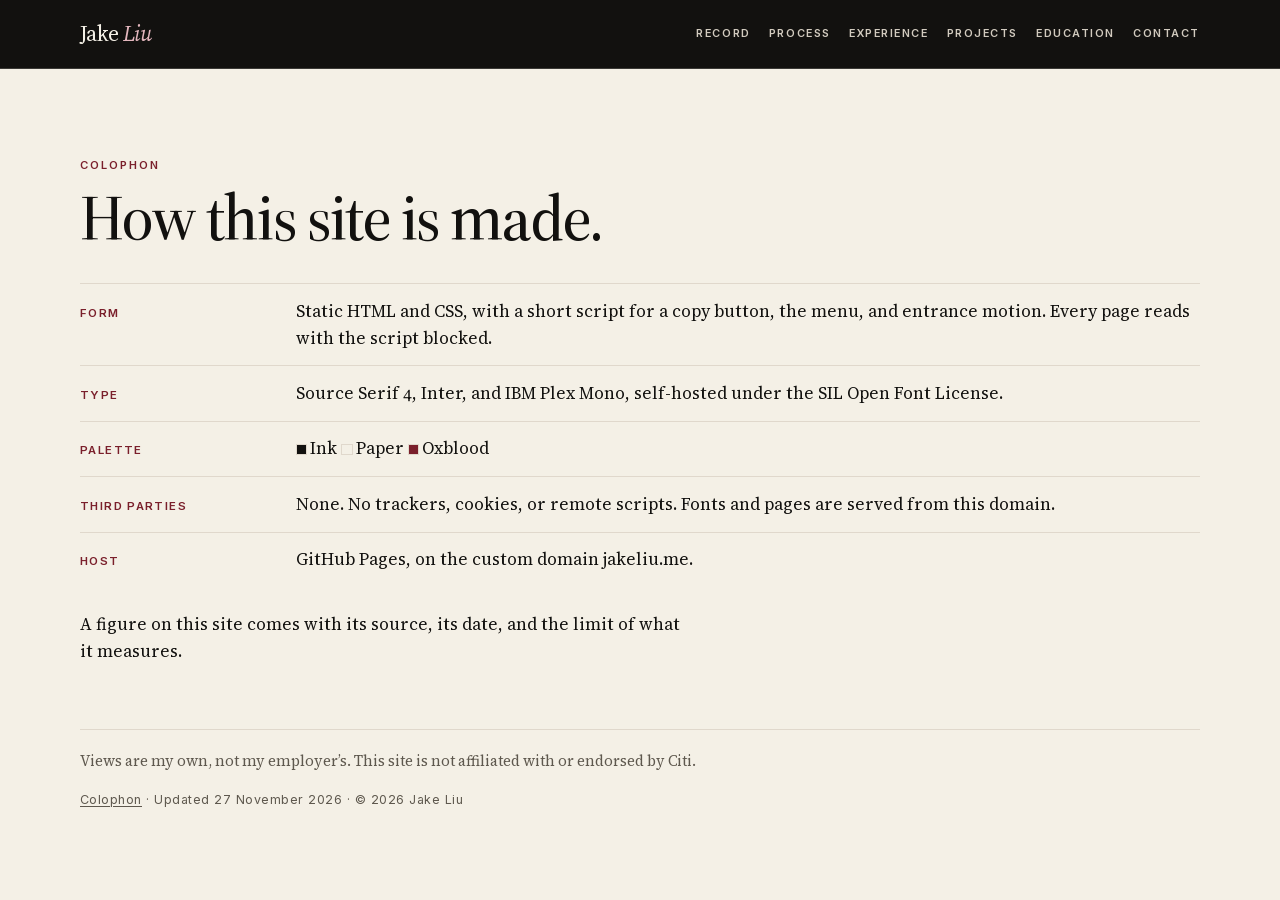
==== commit 0ff611e5: "Redesign jakeliu.me as a trade-support portfolio. Replace the annual-report page with a pitch-style " ====
--- a/colophon/index.html
+++ b/colophon/index.html
@@ -4,77 +4,78 @@
 <meta charset="utf-8">
 <meta name="viewport" content="width=device-width, initial-scale=1">
 <title>Colophon · Jake Liu</title>
-<meta name="description" content="How Jake Liu&#39;s Annual Report 2026 is made.">
+<meta name="description" content="How jakeliu.me is made: static HTML, self-hosted type, no trackers.">
 <link rel="canonical" href="https://jakeliu.me/colophon/">
-<meta name="theme-color" content="#FBF8F1">
+<meta name="theme-color" content="#12110F">
 <meta name="color-scheme" content="light">
-<link rel="preload" href="/assets/fonts/source-serif-4-roman.woff2" as="font" type="font/woff2" crossorigin>
-<link rel="stylesheet" href="/assets/report.0324db709c.css">
+<link rel="stylesheet" href="/assets/site.css">
 <link rel="icon" href="/favicon.svg" type="image/svg+xml">
 <link rel="apple-touch-icon" href="/apple-touch-icon.png">
 <meta property="og:type" content="website">
-<meta property="og:site_name" content="Jake Liu · Annual Report 2026">
+<meta property="og:site_name" content="Jake Liu">
 <meta property="og:title" content="Colophon · Jake Liu">
-<meta property="og:description" content="How Jake Liu&#39;s Annual Report 2026 is made.">
+<meta property="og:description" content="How jakeliu.me is made: static HTML, self-hosted type, no trackers.">
 <meta property="og:url" content="https://jakeliu.me/colophon/">
 <meta property="og:image" content="https://jakeliu.me/og.png">
 <meta property="og:image:width" content="1200">
 <meta property="og:image:height" content="630">
+<meta property="og:image:alt" content="Jake Liu. Built and scaled a multi-strategy desk. New York.">
 <meta name="twitter:card" content="summary_large_image">
-<script type="application/ld+json">{"@context":"https://schema.org","@type":"Person","name":"Jake Liu","url":"https://jakeliu.me/","email":"mailto:Jake@JakeLiu.me","jobTitle":"Universal Banker","worksFor":{"@type":"Organization","name":"Citi"},"alumniOf":[{"@type":"CollegeOrUniversity","name":"St. Joseph's University, New York"},{"@type":"CollegeOrUniversity","name":"LIM College"}],"knowsLanguage":["English","Mandarin"],"address":{"@type":"PostalAddress","addressLocality":"New York","addressRegion":"NY","addressCountry":"US"},"sameAs":["https://www.linkedin.com/in/jakeliu-me"]}</script>
-<script src="/assets/report.19caa0d774.js" defer></script>
+<meta name="twitter:title" content="Colophon · Jake Liu">
+<meta name="twitter:image" content="https://jakeliu.me/og.png">
 </head>
-<body class="page page--doc">
+<body data-show-trading="true">
 <a class="skip" href="#main">Skip to content</a>
 <header class="masthead">
-  <div class="masthead__inner">
-    <a class="masthead__brand" href="/"><span class="masthead__name">Jake Liu</span><span class="masthead__title">Annual Report 2026</span></a>
-    <span class="masthead__section" data-section aria-hidden="true"></span>
-    <nav class="masthead__nav" aria-label="Main">
+  <div class="wrap masthead__inner">
+    <a class="brand" href="/">Jake <em>Liu</em></a>
+    <nav class="nav--bar" aria-label="Main">
       <ul>
-        <li class="hide-sm"><a href="/#letter">Letter</a></li>
-        <li class="hide-sm"><a href="/#highlights">Highlights</a></li>
-        <li class="hide-sm"><a href="/#segments">Segments</a></li>
-        <li><a class="masthead__cta" href="mailto:Jake@JakeLiu.me">Email</a></li>
+        <li data-trading><a href="/#record">Record</a></li>
+        <li data-trading><a href="/#process">Process</a></li>
+        <li><a href="/#experience">Experience</a></li>
+        <li><a href="/#projects">Projects</a></li>
+        <li><a href="/#education">Education</a></li>
+        <li><a href="/#contact">Contact</a></li>
       </ul>
     </nav>
+    <details class="nav--drawer">
+      <summary>Menu</summary>
+      <nav aria-label="Main">
+        <ul>
+          <li data-trading><a href="/#record">Record</a></li>
+          <li data-trading><a href="/#process">Process</a></li>
+          <li><a href="/#experience">Experience</a></li>
+          <li><a href="/#projects">Projects</a></li>
+          <li><a href="/#education">Education</a></li>
+          <li><a href="/#contact">Contact</a></li>
+        </ul>
+      </nav>
+    </details>
   </div>
 </header>
-<main id="main" tabindex="-1">
-<article class="doc">
-  <header class="doc__head">
+<main id="main" class="doc" tabindex="-1">
+  <div class="wrap">
     <p class="doc__kicker">Colophon</p>
-    <h1 class="doc__title">How this report is made</h1>
-  </header>
-  <dl class="spec">
-    <div><dt>Home page weight</dt><dd>140 KB compressed, fonts included</dd></div>
-    <div><dt>JavaScript</dt><dd>2.1 KB, optional. Every page reads fully without it.</dd></div>
-    <div><dt>Type</dt><dd>Source Serif 4, Inter and IBM Plex Mono, self-hosted under the SIL Open Font License</dd></div>
-    <div><dt>Palette</dt><dd><span class="swatch" style="--c:#FBF8F1"></span>Paper <span class="swatch" style="--c:#14171C"></span>Ink <span class="swatch" style="--c:#7A1F2B"></span>Oxblood <span class="swatch" style="--c:#1E5E48"></span>Green <span class="swatch" style="--c:#F2E2B3"></span>Highlighter</dd></div>
-    <div><dt>Sources</dt><dd>4 notes, each with a source and a date</dd></div>
-  </dl>
-  <div class="prose doc__body"><p>The report borrows its form from annual reports and financial statements: hairline rules, tabular figures, segment reviews and notes to the accounts. The point is that every claim can be checked.</p>
-<p>The site is static HTML and CSS, generated from plain-text files by a short Python script and served by GitHub Pages. There are no trackers, cookies or third-party scripts. Charts are drawn when the site is built, from public data such as npm’s download counts and from my own records, and each one has a data table underneath.</p>
-<p>I built it with AI coding agents under the same rules as the rest of my work. Every number traces to a note, the agents work from a list of claims they may not make, and the publishing step leaves out anything tagged as waiting on an approval.</p>
-</div>
-</article>
+    <h1>How this site is made.</h1>
+    <dl class="spec">
+      <div><dt>Form</dt><dd>Static HTML and CSS, with a short script for a copy button, the menu, and entrance motion. Every page reads with the script blocked.</dd></div>
+      <div><dt>Type</dt><dd>Source Serif 4, Inter, and IBM Plex Mono, self-hosted under the SIL Open Font License.</dd></div>
+      <div><dt>Palette</dt><dd><span class="swatch" style="--c:#12110F"></span>Ink <span class="swatch" style="--c:#F4F0E6"></span>Paper <span class="swatch" style="--c:#7A1F2B"></span>Oxblood</dd></div>
+      <div><dt>Third parties</dt><dd>None. No trackers, cookies, or remote scripts. Fonts and pages are served from this domain.</dd></div>
+      <div><dt>Host</dt><dd>GitHub Pages, on the custom domain jakeliu.me.</dd></div>
+    </dl>
+    <div class="doc__body">
+      <p>A figure on this site comes with its source, its date, and the limit of what it measures.</p>
+    </div>
+  </div>
 </main>
-<footer class="footer" id="contact">
-  <div class="footer__inner">
-    <div class="footer__lead">
-      <p class="footer__kicker">Contact</p>
-      <p class="footer__name">Jake Liu</p>
-      <p class="footer__line">New York · English and Mandarin</p>
-    </div>
-    <ul class="footer__links">
-      <li><a href="mailto:Jake@JakeLiu.me">Jake@JakeLiu.me</a> <button class="copy" type="button" data-copy="Jake@JakeLiu.me" hidden>Copy</button><span class="copy__status" role="status"></span></li>
-      <li><a href="https://www.linkedin.com/in/jakeliu-me" rel="me">LinkedIn</a></li>
-      <li><a href="mailto:Jake@JakeLiu.me?subject=Resume%20request">Request resume</a></li>
-      <li><button class="print" type="button" hidden>Print this report</button></li>
-    </ul>
-    <p class="footer__legal">Views are my own, not my employer's. This site is not affiliated with or endorsed by Citi. Nothing on it is investment advice.</p>
-    <p class="footer__meta"><a href="/colophon/">Colophon</a> · Updated Sep 27, 2026 · © 2026 Jake Liu</p>
+<footer class="footer">
+  <div class="wrap footer__inner">
+    <p>Views are my own, not my employer’s. This site is not affiliated with or endorsed by Citi.</p>
+    <p class="footer__meta"><a href="/colophon/">Colophon</a> · Updated 27 November 2026 · © 2026 Jake Liu</p>
   </div>
 </footer>
+<script src="/assets/site.js"></script>
 </body>
-</html>+</html>
--- a/assets/site.css
+++ b/assets/site.css
@@ -0,0 +1,800 @@
+/* Jake Liu — personal site.
+   Personal-trading visibility is the data-show-trading attribute on <body>. */
+
+@font-face {
+  font-family: "Source Serif 4";
+  src: url("/assets/fonts/source-serif-4-roman.woff2") format("woff2");
+  font-weight: 400 600;
+  font-style: normal;
+  font-display: swap;
+}
+@font-face {
+  font-family: "Source Serif 4";
+  src: url("/assets/fonts/source-serif-4-italic.woff2") format("woff2");
+  font-weight: 400;
+  font-style: italic;
+  font-display: swap;
+}
+@font-face {
+  font-family: "Inter";
+  src: url("/assets/fonts/inter.woff2") format("woff2");
+  font-weight: 400 600;
+  font-style: normal;
+  font-display: swap;
+}
+@font-face {
+  font-family: "IBM Plex Mono";
+  src: url("/assets/fonts/ibm-plex-mono-regular.woff2") format("woff2");
+  font-weight: 400;
+  font-style: normal;
+  font-display: swap;
+}
+
+:root {
+  --ink: #12110F;
+  --ink-soft: #3A342C;
+  --muted: #5E584E;
+  --paper: #F4F0E6;
+  --paper-2: #E9E3D6;
+  --line: #E0D8CC;
+  --oxblood: #7A1F2B;
+  --rose: #E4B7BE;
+  --cream: #F4F0E6;
+  --cream-dim: #D2CBBF;
+  --line-dark: rgba(244, 240, 230, 0.18);
+  --serif: "Source Serif 4", Georgia, "Times New Roman", serif;
+  --sans: "Inter", "Helvetica Neue", Arial, sans-serif;
+  --mono: "IBM Plex Mono", ui-monospace, Menlo, Consolas, monospace;
+  --wrap: 1120px;
+  --header: 4.25rem;
+  --ease: cubic-bezier(0.16, 1, 0.3, 1);
+}
+
+*, *::before, *::after { box-sizing: border-box; }
+html {
+  scroll-padding-top: calc(var(--header) + 0.75rem);
+  background: var(--paper);
+  -webkit-text-size-adjust: 100%;
+  text-size-adjust: 100%;
+}
+body {
+  margin: 0;
+  background: var(--paper);
+  color: var(--ink);
+  font-family: var(--serif);
+  font-size: 1.0625rem;
+  line-height: 1.6;
+  font-variant-numeric: oldstyle-nums proportional-nums;
+  text-rendering: optimizeLegibility;
+  -webkit-font-smoothing: antialiased;
+}
+::selection { background: var(--oxblood); color: var(--cream); }
+img, svg { display: block; max-width: 100%; }
+h1, h2, h3, p, ul, ol, dl, dd, figure { margin: 0; }
+h1, h2, h3 { font-weight: 500; line-height: 1.05; text-wrap: balance; }
+p, li { text-wrap: pretty; }
+a {
+  color: inherit;
+  text-decoration-thickness: 1px;
+  text-underline-offset: 0.18em;
+}
+button, summary { font: inherit; color: inherit; }
+button { background: none; border: 0; padding: 0; }
+:focus-visible {
+  outline: 2px solid var(--oxblood);
+  outline-offset: 3px;
+}
+.masthead :focus-visible,
+.hero :focus-visible {
+  outline-color: var(--cream);
+}
+.skip {
+  position: absolute;
+  left: 1rem;
+  top: -5rem;
+  z-index: 80;
+  padding: 0.7rem 1rem;
+  background: var(--cream);
+  color: var(--ink);
+  font-family: var(--sans);
+  font-size: 0.85rem;
+  font-weight: 600;
+  text-decoration: none;
+}
+.skip:focus { top: 0.75rem; }
+.wrap {
+  width: min(var(--wrap), calc(100% - 2.5rem));
+  margin-inline: auto;
+}
+.sr-only {
+  position: absolute !important;
+  width: 1px;
+  height: 1px;
+  padding: 0;
+  margin: -1px;
+  overflow: hidden;
+  clip: rect(0 0 0 0);
+  white-space: nowrap;
+  border: 0;
+}
+
+body:not([data-show-trading="true"]) [data-trading] { display: none !important; }
+body[data-show-trading="true"] [data-public-only] { display: none !important; }
+
+/* Masthead */
+.masthead {
+  position: sticky;
+  top: 0;
+  z-index: 40;
+  background: var(--ink);
+  color: var(--cream);
+  border-bottom: 1px solid var(--line-dark);
+  padding-top: env(safe-area-inset-top);
+}
+.masthead__inner {
+  display: flex;
+  align-items: center;
+  justify-content: space-between;
+  min-height: var(--header);
+  gap: 1rem;
+}
+.brand {
+  text-decoration: none;
+  font-size: 1.35rem;
+  letter-spacing: -0.03em;
+  line-height: 1;
+  color: var(--cream);
+}
+.brand em {
+  font-style: italic;
+  font-weight: 400;
+  color: var(--rose);
+}
+.nav--bar { display: none; }
+.nav--bar ul,
+.nav--drawer ul {
+  list-style: none;
+  margin: 0;
+  padding: 0;
+}
+.nav--bar a,
+.nav--drawer a {
+  text-decoration: none;
+  font-family: var(--sans);
+  font-weight: 600;
+  letter-spacing: 0.14em;
+  text-transform: uppercase;
+}
+.nav--drawer summary {
+  display: inline-flex;
+  align-items: center;
+  min-height: 44px;
+  min-width: 44px;
+  padding-inline: 0.25rem;
+  cursor: pointer;
+  list-style: none;
+  font-family: var(--sans);
+  font-size: 0.72rem;
+  font-weight: 600;
+  letter-spacing: 0.16em;
+  text-transform: uppercase;
+  color: var(--cream-dim);
+}
+.nav--drawer summary::-webkit-details-marker { display: none; }
+.nav--drawer summary:hover { color: var(--cream); }
+.nav--drawer nav {
+  position: absolute;
+  top: 100%;
+  left: 0;
+  right: 0;
+  background: var(--ink);
+  border-bottom: 1px solid var(--line-dark);
+  padding: 0.25rem 0 0.85rem;
+}
+.nav--drawer a {
+  display: flex;
+  align-items: center;
+  min-height: 44px;
+  padding: 0 1.25rem;
+  font-size: 0.78rem;
+  color: var(--cream);
+}
+.nav--drawer a:hover { color: var(--rose); }
+@media (min-width: 1080px) {
+  .nav--drawer { display: none; }
+  .nav--bar { display: block; }
+  .nav--bar ul {
+    display: flex;
+    align-items: center;
+    gap: 0.15rem 1.15rem;
+  }
+  .nav--bar a {
+    display: inline-flex;
+    align-items: center;
+    min-height: 44px;
+    font-size: 0.68rem;
+    color: var(--cream-dim);
+  }
+  .nav--bar a:hover { color: var(--cream); }
+}
+
+/* Hero */
+.hero {
+  background:
+    radial-gradient(880px 420px at 100% -8%, rgba(158, 42, 58, 0.28), transparent 58%),
+    var(--ink);
+  color: var(--cream);
+  padding: clamp(1.75rem, 4vw, 3rem) 0 clamp(2.25rem, 5vw, 3.5rem);
+}
+.kicker {
+  font-family: var(--sans);
+  font-size: 0.72rem;
+  font-weight: 600;
+  letter-spacing: 0.18em;
+  text-transform: uppercase;
+  color: var(--rose);
+}
+.hero .kicker { color: var(--rose); }
+.rule {
+  display: block;
+  width: 3.25rem;
+  height: 2px;
+  margin: 1rem 0 1.15rem;
+  background: var(--oxblood);
+}
+.hero__title {
+  font-size: clamp(2.45rem, 6.4vw, 5.75rem);
+  font-weight: 500;
+  letter-spacing: -0.038em;
+  line-height: 0.92;
+}
+.hero__title span { display: block; }
+.hero__italic {
+  font-style: italic;
+  font-weight: 400;
+  letter-spacing: -0.03em;
+}
+.hero__pitch {
+  max-width: 38rem;
+  margin-top: 1.35rem;
+  font-size: clamp(1.12rem, 1.6vw, 1.35rem);
+  line-height: 1.45;
+  color: var(--cream-dim);
+  font-variant-numeric: lining-nums proportional-nums;
+}
+.cta {
+  display: flex;
+  flex-wrap: wrap;
+  gap: 0.7rem;
+  margin-top: 1.6rem;
+}
+.btn {
+  display: inline-flex;
+  align-items: center;
+  justify-content: center;
+  min-height: 48px;
+  padding: 0.75rem 1.05rem;
+  border: 1px solid transparent;
+  font-family: var(--sans);
+  font-size: 0.72rem;
+  font-weight: 600;
+  letter-spacing: 0.14em;
+  text-transform: uppercase;
+  text-decoration: none;
+  line-height: 1;
+}
+.btn--solid {
+  background: var(--cream);
+  color: var(--ink);
+}
+.btn--solid:hover { background: #fff; }
+.btn--ghost {
+  border-color: rgba(244, 240, 230, 0.35);
+  color: var(--cream);
+}
+.btn--ghost:hover { background: rgba(244, 240, 230, 0.06); }
+.btn--ink {
+  background: var(--ink);
+  color: var(--cream);
+}
+.btn--ink:hover { background: #2a241f; }
+.hero__seek {
+  margin-top: 1rem;
+  font-family: var(--sans);
+  font-size: 0.78rem;
+  letter-spacing: 0.06em;
+  text-transform: uppercase;
+  color: var(--cream-dim);
+}
+.facts {
+  margin-top: 1.35rem;
+  font-family: var(--sans);
+  font-size: 0.84rem;
+  letter-spacing: 0.02em;
+  color: var(--cream-dim);
+  font-variant-numeric: lining-nums proportional-nums;
+}
+
+.stats {
+  display: grid;
+  grid-template-columns: 1fr 1fr;
+  margin-top: 2rem;
+  border: 1px solid var(--line-dark);
+  border-bottom: 0;
+  border-right: 0;
+}
+.stat {
+  min-width: 0;
+  padding: 0.95rem 1rem 1.05rem;
+  border-right: 1px solid var(--line-dark);
+  border-bottom: 1px solid var(--line-dark);
+}
+.stat__k {
+  font-family: var(--sans);
+  font-size: 0.66rem;
+  font-weight: 600;
+  letter-spacing: 0.15em;
+  text-transform: uppercase;
+  color: var(--cream-dim);
+}
+.stat__n {
+  display: block;
+  margin-top: 0.4rem;
+  font-size: clamp(1.85rem, 4.2vw, 3.15rem);
+  font-weight: 500;
+  letter-spacing: -0.035em;
+  line-height: 0.95;
+  font-variant-numeric: lining-nums tabular-nums;
+  font-style: normal;
+}
+.stat__of {
+  font-size: 0.48em;
+  letter-spacing: 0;
+  color: var(--cream-dim);
+}
+.stat__unit {
+  font-size: 0.62em;
+  letter-spacing: -0.03em;
+}
+.stat__sub {
+  display: block;
+  margin-top: 0.45rem;
+  font-family: var(--sans);
+  font-size: 0.75rem;
+  letter-spacing: 0.04em;
+  color: var(--cream-dim);
+  font-variant-numeric: lining-nums tabular-nums;
+}
+.stat--lead .stat__n { color: #F7F1E4; }
+.asof {
+  margin-top: 0.85rem;
+  font-family: var(--sans);
+  font-size: 0.72rem;
+  letter-spacing: 0.08em;
+  text-transform: uppercase;
+  color: var(--cream-dim);
+}
+.proofs {
+  display: grid;
+  gap: 1.1rem;
+  margin-top: 2rem;
+}
+.proof__n {
+  display: block;
+  font-size: clamp(2rem, 5vw, 3rem);
+  font-weight: 500;
+  letter-spacing: -0.03em;
+  line-height: 1;
+  font-variant-numeric: lining-nums tabular-nums;
+}
+.proof__k {
+  display: block;
+  margin-top: 0.35rem;
+  font-family: var(--sans);
+  font-size: 0.72rem;
+  letter-spacing: 0.12em;
+  text-transform: uppercase;
+  color: var(--cream-dim);
+}
+@media (min-width: 720px) {
+  .proofs { grid-template-columns: repeat(3, 1fr); }
+}
+@media (min-width: 800px) {
+  .stats { grid-template-columns: repeat(3, 1fr); }
+}
+
+/* Sections */
+.section {
+  padding: clamp(3.5rem, 8vw, 6rem) 0;
+}
+.section + .section { padding-top: 0; }
+.section__kicker {
+  font-family: var(--sans);
+  font-size: 0.7rem;
+  font-weight: 600;
+  letter-spacing: 0.18em;
+  text-transform: uppercase;
+  color: var(--oxblood);
+}
+.section__title {
+  margin-top: 0.55rem;
+  font-size: clamp(2.15rem, 4.5vw, 3.6rem);
+  letter-spacing: -0.03em;
+}
+.section__dek {
+  max-width: 38rem;
+  margin-top: 0.9rem;
+  font-size: 1.2rem;
+  line-height: 1.45;
+  color: var(--ink-soft);
+}
+
+.spread {
+  display: grid;
+  gap: 2.25rem;
+  margin-top: 2.25rem;
+}
+.spread > * { min-width: 0; }
+.measure { list-style: none; padding: 0; }
+.measure li {
+  padding: 0.85rem 0;
+  border-top: 1px solid var(--line);
+}
+.measure strong {
+  display: block;
+  margin-bottom: 0.25rem;
+  font-family: var(--sans);
+  font-size: 0.68rem;
+  font-weight: 600;
+  letter-spacing: 0.15em;
+  text-transform: uppercase;
+  color: var(--oxblood);
+}
+.measure p { color: var(--ink-soft); font-size: 1rem; }
+.concentration {
+  padding-top: 0.25rem;
+}
+.concentration h3 {
+  font-size: clamp(1.7rem, 3vw, 2.3rem);
+  letter-spacing: -0.03em;
+}
+.concentration > p { margin-top: 0.8rem; color: var(--ink-soft); }
+.split {
+  margin-top: 1.35rem;
+}
+.split__bar {
+  display: flex;
+  height: 0.7rem;
+  background: var(--paper-2);
+}
+.split__main { background: var(--oxblood); width: 79%; }
+.split__rest { background: #C9C0B4; width: 21%; }
+.split figcaption {
+  display: flex;
+  flex-wrap: wrap;
+  justify-content: space-between;
+  gap: 0.4rem 1rem;
+  margin-top: 0.55rem;
+  font-family: var(--sans);
+  font-size: 0.75rem;
+  letter-spacing: 0.04em;
+  text-transform: uppercase;
+  color: var(--muted);
+  font-variant-numeric: lining-nums proportional-nums;
+}
+@media (min-width: 900px) {
+  .spread { grid-template-columns: 1.15fr 0.85fr; gap: 3.5rem; align-items: start; }
+}
+
+.steps, .risks, .notes { list-style: none; padding: 0; }
+.block-title {
+  margin: 2.75rem 0 0.25rem;
+  font-family: var(--sans);
+  font-size: 0.7rem;
+  font-weight: 600;
+  letter-spacing: 0.18em;
+  text-transform: uppercase;
+  color: var(--oxblood);
+}
+.step {
+  display: grid;
+  grid-template-columns: 2.5rem 1fr;
+  gap: 0.35rem 1rem;
+  padding: 1.15rem 0;
+  border-top: 1px solid var(--line);
+}
+.step > * { min-width: 0; }
+.step__n {
+  font-style: italic;
+  font-size: 1.25rem;
+  color: var(--oxblood);
+  line-height: 1.2;
+}
+.step h3 { font-size: 1.35rem; letter-spacing: -0.02em; }
+.step p { margin-top: 0.3rem; color: var(--ink-soft); grid-column: 2; }
+@media (min-width: 860px) {
+  .step {
+    grid-template-columns: 3rem minmax(11rem, 15rem) 1fr;
+    align-items: baseline;
+    column-gap: 1.5rem;
+  }
+  .step p { margin-top: 0; grid-column: auto; }
+}
+
+.risks {
+  display: grid;
+  margin-top: 0.5rem;
+}
+.risks li {
+  padding: 1.15rem 0;
+  border-top: 1px solid var(--line);
+}
+.risks h3 {
+  font-size: 1.28rem;
+  letter-spacing: -0.02em;
+  margin-bottom: 0.35rem;
+}
+.risks p { color: var(--ink-soft); }
+@media (min-width: 860px) {
+  .risks { grid-template-columns: 1fr 1fr; column-gap: 2.5rem; }
+  .risks li { padding-right: 1rem; }
+}
+
+.entry {
+  display: grid;
+  gap: 0.7rem 2.5rem;
+  padding: 1.6rem 0;
+  border-top: 1px solid var(--line);
+}
+.entry > * { min-width: 0; }
+.entries { margin-top: 1.75rem; }
+.entry__role,
+.entry__when {
+  margin-top: 0.3rem;
+  font-family: var(--sans);
+  font-size: 0.75rem;
+  font-weight: 600;
+  letter-spacing: 0.1em;
+  text-transform: uppercase;
+  color: var(--muted);
+}
+.entry h3 { font-size: 1.55rem; letter-spacing: -0.02em; }
+.entry__lead {
+  font-size: clamp(1.35rem, 2vw, 1.7rem);
+  line-height: 1.3;
+  letter-spacing: -0.02em;
+}
+.entry ul { margin: 0.85rem 0 0; padding-left: 1.15rem; }
+.entry li { margin: 0.4rem 0; color: var(--ink-soft); }
+.entry li::marker { color: var(--oxblood); }
+.gpa {
+  font-variant-numeric: lining-nums tabular-nums;
+}
+.gpa__n {
+  font-size: clamp(2.4rem, 4vw, 3.4rem);
+  letter-spacing: -0.04em;
+  line-height: 0.95;
+  font-weight: 500;
+}
+.gpa__l {
+  margin-left: 0.35rem;
+  font-family: var(--sans);
+  font-size: 0.72rem;
+  font-weight: 600;
+  letter-spacing: 0.14em;
+  text-transform: uppercase;
+  color: var(--muted);
+}
+.course { margin-top: 0.7rem; color: var(--ink-soft); }
+@media (min-width: 800px) {
+  .entry { grid-template-columns: 16.5rem 1fr; align-items: start; }
+}
+
+.contact__email {
+  margin-top: 1rem;
+  font-size: clamp(1.85rem, 7.2vw, 3.5rem);
+  font-style: italic;
+  letter-spacing: -0.03em;
+  line-height: 1.05;
+  font-variant-numeric: lining-nums proportional-nums;
+  overflow-wrap: anywhere;
+}
+.contact__email a { text-decoration: none; }
+.contact__email a:hover { text-decoration: underline; }
+.contact__row {
+  display: flex;
+  flex-wrap: wrap;
+  align-items: center;
+  gap: 0.75rem 1rem;
+  margin-top: 0.85rem;
+}
+.copy {
+  min-height: 44px;
+  padding: 0 0.9rem;
+  border: 1px solid var(--line);
+  font-family: var(--sans);
+  font-size: 0.72rem;
+  font-weight: 600;
+  letter-spacing: 0.12em;
+  text-transform: uppercase;
+  cursor: pointer;
+}
+.copy:hover { background: var(--paper-2); }
+.copy__status {
+  font-family: var(--sans);
+  font-size: 0.85rem;
+  color: var(--oxblood);
+}
+.contact__links {
+  display: flex;
+  flex-wrap: wrap;
+  gap: 0.75rem 1.5rem;
+  margin-top: 1.25rem;
+  font-family: var(--sans);
+  font-size: 0.92rem;
+}
+.contact__links a { font-weight: 600; }
+.contact .cta { margin-top: 1.5rem; }
+
+.notes { margin-top: 1.5rem; }
+.note {
+  display: grid;
+  grid-template-columns: 1.75rem 1fr;
+  gap: 0.65rem;
+  padding: 0.95rem 0;
+  border-top: 1px solid var(--line);
+  font-size: 0.98rem;
+}
+.note__n {
+  font-family: var(--sans);
+  font-size: 0.75rem;
+  font-weight: 600;
+  color: var(--oxblood);
+  font-variant-numeric: lining-nums tabular-nums;
+}
+.note p { color: var(--ink-soft); }
+.note__source { margin-top: 0.35rem; font-family: var(--sans); font-size: 0.82rem; }
+sup.fn { line-height: 0; }
+sup.fn a {
+  font-family: var(--sans);
+  font-size: 0.72rem;
+  font-weight: 600;
+  font-variant-numeric: lining-nums tabular-nums;
+  color: var(--oxblood);
+  text-decoration: none;
+  padding: 0.45rem 0.15rem;
+}
+
+.footer {
+  padding: 0 0 2.5rem;
+}
+.footer__inner {
+  padding-top: 1.25rem;
+  border-top: 1px solid var(--line);
+}
+.footer p { color: var(--muted); font-size: 0.92rem; }
+.footer p + p { margin-top: 0.55rem; }
+.footer__meta {
+  margin-top: 1rem !important;
+  font-family: var(--sans);
+  font-size: 0.78rem !important;
+  letter-spacing: 0.04em;
+}
+
+/* Interior pages */
+.doc {
+  padding: clamp(3rem, 8vw, 5.5rem) 0 4rem;
+}
+.doc__kicker {
+  font-family: var(--sans);
+  font-size: 0.7rem;
+  font-weight: 600;
+  letter-spacing: 0.18em;
+  text-transform: uppercase;
+  color: var(--oxblood);
+}
+.doc h1 {
+  margin-top: 0.55rem;
+  font-size: clamp(2.4rem, 5vw, 4rem);
+  letter-spacing: -0.03em;
+}
+.doc__dek { max-width: 36rem; margin-top: 0.9rem; font-size: 1.2rem; color: var(--ink-soft); }
+.doc__body { max-width: 40rem; margin-top: 1.5rem; }
+.doc__body p + p { margin-top: 0.9rem; }
+.doc__actions { margin-top: 1.75rem; }
+.spec { margin-top: 2rem; }
+.spec div {
+  display: grid;
+  gap: 0.2rem 1.5rem;
+  padding: 0.85rem 0;
+  border-top: 1px solid var(--line);
+}
+.spec dt {
+  font-family: var(--sans);
+  font-size: 0.72rem;
+  font-weight: 600;
+  letter-spacing: 0.12em;
+  text-transform: uppercase;
+  color: var(--oxblood);
+}
+@media (min-width: 700px) {
+  .spec div { grid-template-columns: 12rem 1fr; align-items: baseline; }
+}
+.swatch {
+  display: inline-block;
+  width: 0.7rem;
+  height: 0.7rem;
+  margin-right: 0.2rem;
+  border: 1px solid var(--line);
+  background: var(--c);
+  vertical-align: -0.05em;
+}
+
+/* Motion */
+@media (prefers-reduced-motion: no-preference) {
+  .rule {
+    transform-origin: left center;
+    animation: draw 0.9s var(--ease) both;
+  }
+  .hero__title,
+  .hero__pitch,
+  .hero .cta,
+  .hero__seek,
+  .facts,
+  .stats,
+  .proofs,
+  .asof {
+    animation: rise 0.75s var(--ease) both;
+  }
+  .hero__pitch { animation-delay: 0.06s; }
+  .hero .cta,
+  .hero__seek { animation-delay: 0.12s; }
+  .facts { animation-delay: 0.16s; }
+  .stats,
+  .proofs,
+  .asof { animation-delay: 0.22s; }
+  html.motion .reveal {
+    opacity: 0;
+    transform: translateY(12px);
+  }
+  html.motion .reveal.is-in {
+    opacity: 1;
+    transform: none;
+    transition: opacity 0.7s var(--ease), transform 0.7s var(--ease);
+  }
+}
+@keyframes draw {
+  from { transform: scaleX(0); }
+  to { transform: scaleX(1); }
+}
+@keyframes rise {
+  from { opacity: 0; transform: translateY(12px); }
+  to { opacity: 1; transform: none; }
+}
+
+@media (max-width: 560px) {
+  .wrap { width: min(var(--wrap), calc(100% - 2rem)); }
+  .cta { flex-direction: column; align-items: stretch; }
+  .btn { width: 100%; }
+  .contact .btn { width: auto; }
+}
+
+@media (prefers-reduced-motion: reduce) {
+  html { scroll-behavior: auto; }
+}
+
+@media print {
+  .masthead, .hero {
+    position: static;
+    background: white !important;
+    color: black !important;
+  }
+  .brand, .brand em, .hero__pitch, .facts, .asof, .stat__k, .hero__seek, .kicker {
+    color: black !important;
+  }
+  .btn { border: 1px solid black !important; background: white !important; color: black !important; }
+  .nav--drawer, .skip, .copy { display: none !important; }
+  .stats, .stat { border-color: #bbb !important; }
+  a { text-decoration: underline; }
+  .section, .step, .entry { break-inside: avoid; }
+}
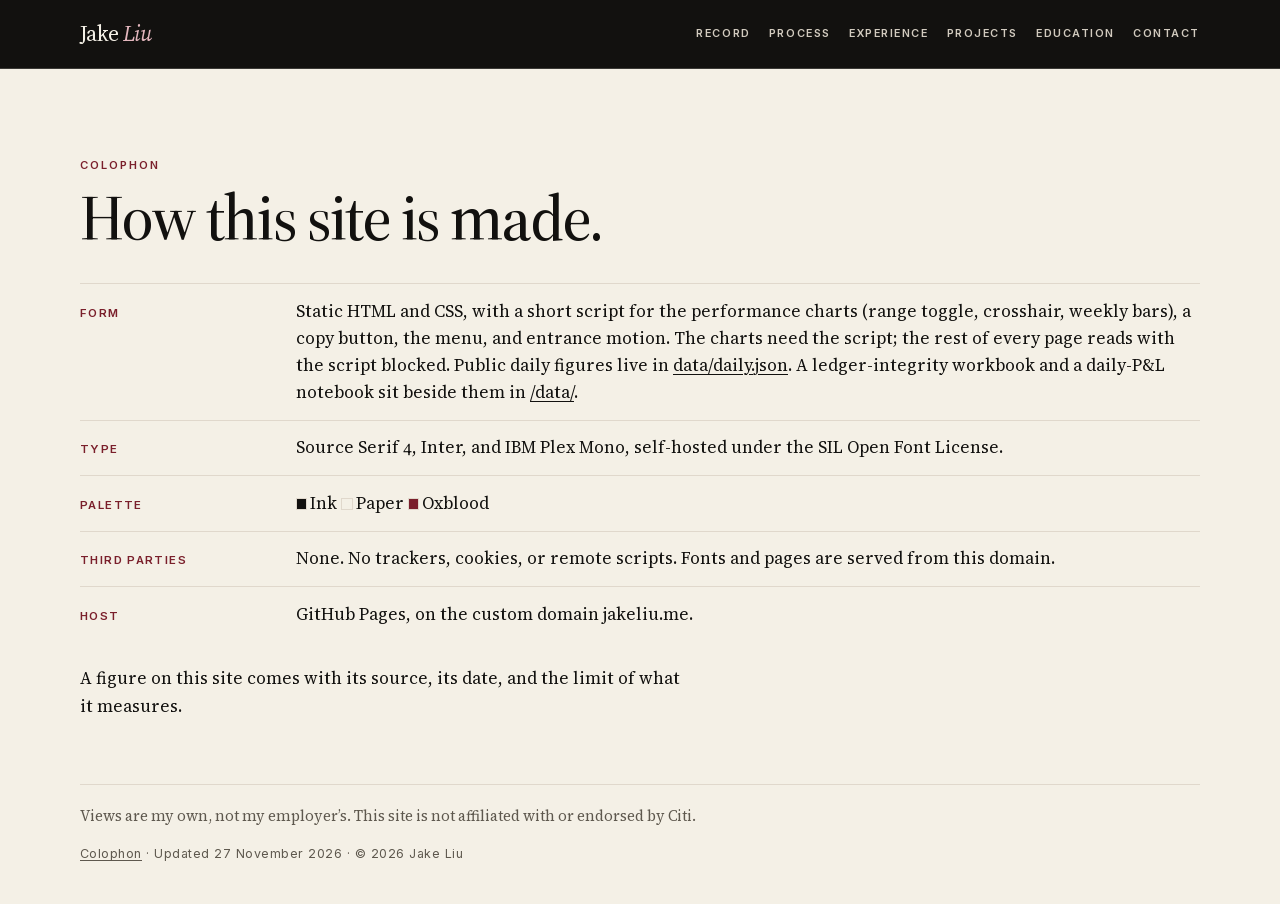
==== commit 77a929e0: "Add files via upload" ====
--- a/colophon/index.html
+++ b/colophon/index.html
@@ -19,7 +19,7 @@
 <meta property="og:image" content="https://jakeliu.me/og.png">
 <meta property="og:image:width" content="1200">
 <meta property="og:image:height" content="630">
-<meta property="og:image:alt" content="Jake Liu. Built and scaled a multi-strategy desk. New York.">
+<meta property="og:image:alt" content="Jake Liu. Built and scaled a trading system. New York.">
 <meta name="twitter:card" content="summary_large_image">
 <meta name="twitter:title" content="Colophon · Jake Liu">
 <meta name="twitter:image" content="https://jakeliu.me/og.png">
@@ -59,7 +59,7 @@
     <p class="doc__kicker">Colophon</p>
     <h1>How this site is made.</h1>
     <dl class="spec">
-      <div><dt>Form</dt><dd>Static HTML and CSS, with a short script for a copy button, the menu, and entrance motion. Every page reads with the script blocked.</dd></div>
+      <div><dt>Form</dt><dd>Static HTML and CSS, with a short script for the performance charts (range toggle, crosshair, weekly bars), a copy button, the menu, and entrance motion. The charts need the script; the rest of every page reads with the script blocked. Public daily figures live in <a href="/data/daily.json">data/daily.json</a>. A ledger-integrity workbook and a daily-P&amp;L notebook sit beside them in <a href="/data/">/data/</a>.</dd></div>
       <div><dt>Type</dt><dd>Source Serif 4, Inter, and IBM Plex Mono, self-hosted under the SIL Open Font License.</dd></div>
       <div><dt>Palette</dt><dd><span class="swatch" style="--c:#12110F"></span>Ink <span class="swatch" style="--c:#F4F0E6"></span>Paper <span class="swatch" style="--c:#7A1F2B"></span>Oxblood</dd></div>
       <div><dt>Third parties</dt><dd>None. No trackers, cookies, or remote scripts. Fonts and pages are served from this domain.</dd></div>
--- a/assets/site.css
+++ b/assets/site.css
@@ -1,6 +1,3 @@
-/* Jake Liu — personal site.
-   Personal-trading visibility is the data-show-trading attribute on <body>. */
-
 @font-face {
   font-family: "Source Serif 4";
   src: url("/assets/fonts/source-serif-4-roman.woff2") format("woff2");
@@ -783,6 +780,186 @@
   html { scroll-behavior: auto; }
 }
 
+.strip {
+  display: grid;
+  grid-template-columns: 1fr 1fr;
+  margin-top: 1.75rem;
+  border: 1px solid var(--line);
+  border-bottom: 0;
+  border-right: 0;
+}
+.strip div { min-width: 0; padding: 0.9rem 1rem 1rem; border-right: 1px solid var(--line); border-bottom: 1px solid var(--line); }
+.strip dt {
+  font-family: var(--sans);
+  font-size: 0.66rem;
+  font-weight: 600;
+  letter-spacing: 0.14em;
+  text-transform: uppercase;
+  color: var(--muted);
+}
+.strip dd {
+  margin-top: 0.3rem;
+  font-size: clamp(1.4rem, 2.5vw, 2rem);
+  letter-spacing: -0.03em;
+  font-variant-numeric: lining-nums tabular-nums;
+}
+@media (min-width: 800px) {
+  .strip { grid-template-columns: repeat(4, 1fr); }
+}
+.perf-head {
+  display: flex;
+  justify-content: space-between;
+  align-items: flex-end;
+  gap: 1rem 1.5rem;
+}
+.perf-value {
+  margin-top: 0.2rem;
+  font-size: clamp(2.5rem, 6vw, 4.4rem);
+  line-height: 0.95;
+  letter-spacing: -0.04em;
+  font-variant-numeric: lining-nums tabular-nums;
+  color: #1E5E48;
+}
+.perf-value.is-down { color: var(--oxblood); }
+.perf-period {
+  margin-top: 0.45rem;
+  font-family: var(--sans);
+  font-size: 0.84rem;
+  letter-spacing: 0.03em;
+  color: var(--muted);
+}
+.range { display: flex; gap: 0.4rem; }
+.range button {
+  min-width: 44px;
+  min-height: 44px;
+  padding: 0 0.95rem;
+  border: 1px solid var(--line);
+  background: transparent;
+  font-family: var(--sans);
+  font-size: 0.72rem;
+  font-weight: 600;
+  letter-spacing: 0.14em;
+  cursor: pointer;
+}
+.range button[aria-pressed="true"] {
+  background: var(--ink);
+  color: var(--cream);
+  border-color: var(--ink);
+}
+.chart-note {
+  margin-top: 0.85rem;
+  max-width: 42rem;
+  font-family: var(--sans);
+  font-size: 0.84rem;
+  letter-spacing: 0.01em;
+  color: var(--ink-soft);
+}
+.chart-stack { position: relative; margin-top: 0.5rem; }
+.chart-card { margin-top: 0.35rem; }
+.chart-card figcaption {
+  margin: 0.85rem 0 0.25rem;
+  font-family: var(--sans);
+  font-size: 0.72rem;
+  font-weight: 600;
+  letter-spacing: 0.12em;
+  text-transform: uppercase;
+  color: var(--muted);
+}
+.chart { width: 100%; touch-action: pan-y; }
+.chart:focus-visible { outline: 2px solid var(--oxblood); outline-offset: 3px; }
+.chart svg { display: block; width: 100%; height: auto; }
+.chart--under { margin-top: 0.15rem; }
+@media (prefers-reduced-motion: no-preference) {
+  .chart-area { opacity: 0; }
+  .is-drawn .chart-area { opacity: 1; transition: opacity 0.8s ease 0.2s; }
+  .chart-line { transition: stroke-dashoffset 1.15s cubic-bezier(0.16, 1, 0.3, 1); }
+}
+.tip {
+  position: absolute;
+  z-index: 3;
+  max-width: 14rem;
+  padding: 0.55rem 0.7rem;
+  background: var(--ink);
+  color: var(--cream);
+  font-family: var(--sans);
+  font-size: 0.78rem;
+  line-height: 1.45;
+  letter-spacing: 0.01em;
+  white-space: pre-line;
+  font-variant-numeric: lining-nums tabular-nums;
+  pointer-events: none;
+}
+.data-fallback { margin-top: 1.1rem; }
+.data-fallback summary {
+  display: flex;
+  align-items: center;
+  min-height: 44px;
+  cursor: pointer;
+  font-family: var(--sans);
+  font-size: 0.75rem;
+  font-weight: 600;
+  letter-spacing: 0.1em;
+  text-transform: uppercase;
+}
+.table-scroll { overflow-x: auto; }
+.perf-table { width: 100%; border-collapse: collapse; font-size: 0.92rem; font-variant-numeric: lining-nums tabular-nums; }
+.perf-table caption { text-align: left; padding: 0.4rem 0 0.7rem; color: var(--ink-soft); }
+.perf-table th, .perf-table td { padding: 0.4rem 0.55rem; border-bottom: 1px solid var(--line); text-align: right; }
+.perf-table th:first-child, .perf-table td:first-child, .perf-table th[scope="row"] { text-align: left; font-weight: 500; }
+.perf-table thead th {
+  font-family: var(--sans);
+  font-size: 0.68rem;
+  letter-spacing: 0.12em;
+  text-transform: uppercase;
+  color: var(--muted);
+  font-weight: 600;
+}
+.perf-table .is-down { color: var(--oxblood); }
+.perf-table .is-up { color: #1E5E48; }
+@media (max-width: 640px) {
+  .perf-head { flex-direction: column; align-items: flex-start; }
+  .strip { grid-template-columns: 1fr 1fr; }
+}
+.diagram { margin-top: 2.5rem; }
+.diagram__label {
+  font-family: var(--sans);
+  font-size: 0.68rem;
+  font-weight: 600;
+  letter-spacing: 0.16em;
+  text-transform: uppercase;
+  color: var(--oxblood);
+}
+.diagram__row {
+  display: grid;
+  gap: 0.75rem;
+  margin: 0.8rem 0 0;
+  padding: 0;
+  list-style: none;
+}
+.diagram__row li, .diagram__account {
+  padding: 0.9rem 1rem;
+  border: 1px solid var(--line);
+}
+.diagram__account { margin-top: 0.75rem; background: var(--paper-2); }
+.diagram__k {
+  display: block;
+  font-family: var(--sans);
+  font-size: 0.68rem;
+  font-weight: 600;
+  letter-spacing: 0.14em;
+  text-transform: uppercase;
+  color: var(--muted);
+}
+.diagram__v {
+  display: block;
+  margin-top: 0.25rem;
+  font-size: 1.25rem;
+  letter-spacing: -0.02em;
+}
+@media (min-width: 800px) {
+  .diagram__row { grid-template-columns: repeat(3, 1fr); }
+}
+
 @media print {
   .masthead, .hero {
     position: static;
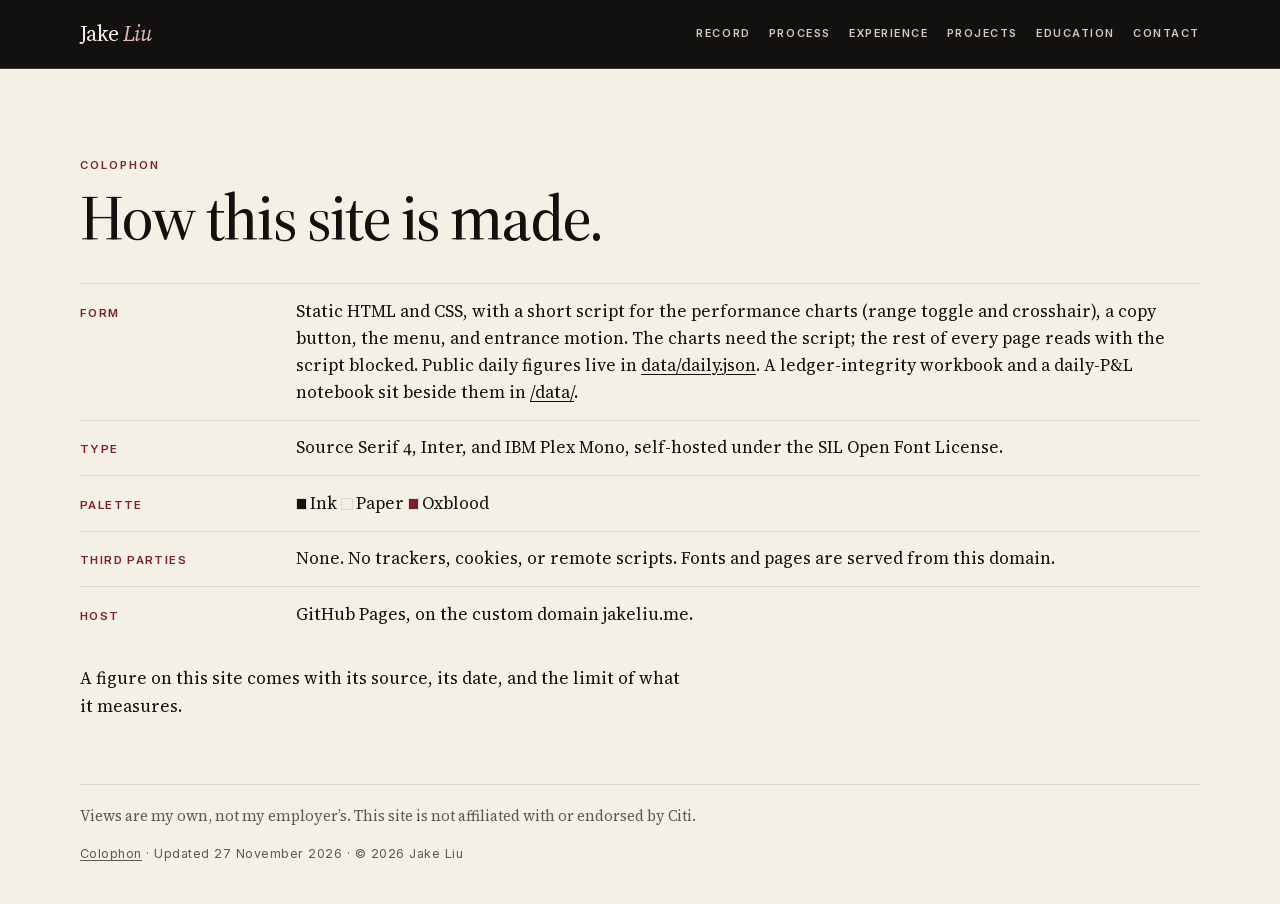
==== commit 072145b8: "Add colophon" ====
--- a/colophon/index.html
+++ b/colophon/index.html
@@ -59,7 +59,7 @@
     <p class="doc__kicker">Colophon</p>
     <h1>How this site is made.</h1>
     <dl class="spec">
-      <div><dt>Form</dt><dd>Static HTML and CSS, with a short script for the performance charts (range toggle, crosshair, weekly bars), a copy button, the menu, and entrance motion. The charts need the script; the rest of every page reads with the script blocked. Public daily figures live in <a href="/data/daily.json">data/daily.json</a>. A ledger-integrity workbook and a daily-P&amp;L notebook sit beside them in <a href="/data/">/data/</a>.</dd></div>
+      <div><dt>Form</dt><dd>Static HTML and CSS, with a short script for the performance charts (range toggle and crosshair), a copy button, the menu, and entrance motion. The charts need the script; the rest of every page reads with the script blocked. Public daily figures live in <a href="/data/daily.json">data/daily.json</a>. A ledger-integrity workbook and a daily-P&amp;L notebook sit beside them in <a href="/data/">/data/</a>.</dd></div>
       <div><dt>Type</dt><dd>Source Serif 4, Inter, and IBM Plex Mono, self-hosted under the SIL Open Font License.</dd></div>
       <div><dt>Palette</dt><dd><span class="swatch" style="--c:#12110F"></span>Ink <span class="swatch" style="--c:#F4F0E6"></span>Paper <span class="swatch" style="--c:#7A1F2B"></span>Oxblood</dd></div>
       <div><dt>Third parties</dt><dd>None. No trackers, cookies, or remote scripts. Fonts and pages are served from this domain.</dd></div>
--- a/assets/site.css
+++ b/assets/site.css
@@ -397,7 +397,7 @@
   .proofs { grid-template-columns: repeat(3, 1fr); }
 }
 @media (min-width: 800px) {
-  .stats { grid-template-columns: repeat(3, 1fr); }
+  .stats { grid-template-columns: repeat(4, 1fr); }
 }
 
 /* Sections */
@@ -780,114 +780,173 @@
   html { scroll-behavior: auto; }
 }
 
-.strip {
-  display: grid;
-  grid-template-columns: 1fr 1fr;
-  margin-top: 1.75rem;
-  border: 1px solid var(--line);
-  border-bottom: 0;
-  border-right: 0;
-}
-.strip div { min-width: 0; padding: 0.9rem 1rem 1rem; border-right: 1px solid var(--line); border-bottom: 1px solid var(--line); }
-.strip dt {
-  font-family: var(--sans);
-  font-size: 0.66rem;
-  font-weight: 600;
-  letter-spacing: 0.14em;
-  text-transform: uppercase;
-  color: var(--muted);
-}
-.strip dd {
-  margin-top: 0.3rem;
-  font-size: clamp(1.4rem, 2.5vw, 2rem);
-  letter-spacing: -0.03em;
-  font-variant-numeric: lining-nums tabular-nums;
-}
-@media (min-width: 800px) {
-  .strip { grid-template-columns: repeat(4, 1fr); }
-}
+/* Performance: one clean cumulative line */
 .perf-head {
   display: flex;
   justify-content: space-between;
   align-items: flex-end;
   gap: 1rem 1.5rem;
+  margin-top: 1.1rem;
+}
+.perf-label {
+  font-family: var(--sans);
+  font-size: 0.68rem;
+  font-weight: 600;
+  letter-spacing: 0.14em;
+  text-transform: uppercase;
+  color: var(--muted);
 }
 .perf-value {
-  margin-top: 0.2rem;
-  font-size: clamp(2.5rem, 6vw, 4.4rem);
-  line-height: 0.95;
+  margin-top: 0.35rem;
+  font-size: clamp(2.6rem, 7vw, 4.6rem);
+  line-height: 1;
   letter-spacing: -0.04em;
   font-variant-numeric: lining-nums tabular-nums;
   color: #1E5E48;
+  min-height: 1em;
 }
 .perf-value.is-down { color: var(--oxblood); }
 .perf-period {
-  margin-top: 0.45rem;
-  font-family: var(--sans);
-  font-size: 0.84rem;
-  letter-spacing: 0.03em;
+  margin-top: 0.5rem;
+  min-height: 1.3em;
+  font-family: var(--sans);
+  font-size: 0.86rem;
+  letter-spacing: 0.01em;
   color: var(--muted);
-}
-.range { display: flex; gap: 0.4rem; }
+  font-variant-numeric: lining-nums tabular-nums;
+}
+.range {
+  display: inline-flex;
+  gap: 2px;
+  padding: 3px;
+  border-radius: 8px;
+  background: rgba(18, 17, 15, 0.055);
+}
 .range button {
-  min-width: 44px;
-  min-height: 44px;
-  padding: 0 0.95rem;
-  border: 1px solid var(--line);
+  min-width: 48px;
+  min-height: 38px;
+  padding: 0 0.9rem;
+  border: 0;
+  border-radius: 6px;
   background: transparent;
-  font-family: var(--sans);
-  font-size: 0.72rem;
-  font-weight: 600;
-  letter-spacing: 0.14em;
+  color: var(--muted);
+  font-family: var(--sans);
+  font-size: 0.78rem;
+  font-weight: 600;
+  letter-spacing: 0.04em;
   cursor: pointer;
-}
+  transition: background 0.2s ease, color 0.2s ease, box-shadow 0.2s ease;
+}
+.range button:hover { color: var(--ink); }
 .range button[aria-pressed="true"] {
+  background: #FBF9F3;
+  color: var(--ink);
+  box-shadow: 0 1px 2px rgba(18, 17, 15, 0.14), 0 0 0 1px rgba(18, 17, 15, 0.05);
+}
+.range button:focus-visible { outline: 2px solid var(--oxblood); outline-offset: 2px; }
+
+.performance .section__title { margin-bottom: 0.85rem; }
+.chart-card { margin: 1.5rem 0 0; }
+.chart {
+  position: relative;
+  width: 100%;
+  touch-action: pan-y;
+  user-select: none;
+  -webkit-user-select: none;
+  -webkit-tap-highlight-color: transparent;
+  cursor: crosshair;
+}
+.chart:focus { outline: none; }
+.chart:focus-visible { outline: 2px solid var(--oxblood); outline-offset: 6px; }
+.chart svg { display: block; overflow: visible; }
+.pf-grid { stroke: rgba(18, 17, 15, 0.075); stroke-width: 1; }
+.pf-tick {
+  fill: #8A8375;
+  font-family: var(--sans);
+  font-size: 11.5px;
+  font-variant-numeric: lining-nums tabular-nums;
+}
+.pf-line {
+  fill: none;
+  stroke: #1E5E48;
+  stroke-width: 2.25;
+  stroke-linecap: round;
+  stroke-linejoin: round;
+}
+.pf-cross { stroke: rgba(18, 17, 15, 0.28); stroke-width: 1; }
+.pf-halo { fill: rgba(30, 94, 72, 0.16); }
+.pf-core { fill: #FBF9F3; stroke: #1E5E48; stroke-width: 2.25; }
+.pf-tip {
+  position: absolute;
+  left: 0;
+  top: 0;
+  z-index: 3;
+  display: flex;
+  flex-direction: column;
+  gap: 0.1rem;
+  padding: 0.5rem 0.7rem 0.55rem;
+  border-radius: 8px;
   background: var(--ink);
   color: var(--cream);
-  border-color: var(--ink);
+  box-shadow: 0 6px 18px rgba(18, 17, 15, 0.22);
+  font-family: var(--sans);
+  white-space: nowrap;
+  pointer-events: none;
+  font-variant-numeric: lining-nums tabular-nums;
+}
+.pf-tip[hidden] { display: none; }
+.pf-tip span { font-size: 0.7rem; letter-spacing: 0.02em; color: var(--cream-dim); }
+.pf-tip strong { font-size: 1rem; font-weight: 600; letter-spacing: -0.01em; }
+
+.pstats__cap {
+  margin-top: 2.25rem;
+  font-family: var(--sans);
+  font-size: 0.68rem;
+  font-weight: 600;
+  letter-spacing: 0.14em;
+  text-transform: uppercase;
+  color: var(--muted);
+}
+.pstats {
+  display: grid;
+  grid-template-columns: 1fr 1fr;
+  gap: 0 1.5rem;
+  margin: 0.6rem 0 0;
+  border-top: 1px solid var(--line);
+}
+.pstats div { min-width: 0; padding: 0.95rem 0 1rem; border-bottom: 1px solid var(--line); }
+.pstats dt {
+  font-family: var(--sans);
+  font-size: 0.66rem;
+  font-weight: 600;
+  letter-spacing: 0.12em;
+  text-transform: uppercase;
+  color: var(--muted);
+}
+.pstats dd {
+  margin: 0.3rem 0 0;
+  font-size: clamp(1.2rem, 2.2vw, 1.6rem);
+  letter-spacing: -0.02em;
+  font-variant-numeric: lining-nums tabular-nums;
+}
+.pstats dd span {
+  display: block;
+  margin-top: 0.1rem;
+  font-family: var(--sans);
+  font-size: 0.76rem;
+  letter-spacing: 0.01em;
+  color: var(--muted);
+}
+@media (min-width: 800px) {
+  .pstats { grid-template-columns: repeat(4, 1fr); }
 }
 .chart-note {
-  margin-top: 0.85rem;
+  margin-top: 1.1rem;
   max-width: 42rem;
   font-family: var(--sans);
   font-size: 0.84rem;
   letter-spacing: 0.01em;
   color: var(--ink-soft);
-}
-.chart-stack { position: relative; margin-top: 0.5rem; }
-.chart-card { margin-top: 0.35rem; }
-.chart-card figcaption {
-  margin: 0.85rem 0 0.25rem;
-  font-family: var(--sans);
-  font-size: 0.72rem;
-  font-weight: 600;
-  letter-spacing: 0.12em;
-  text-transform: uppercase;
-  color: var(--muted);
-}
-.chart { width: 100%; touch-action: pan-y; }
-.chart:focus-visible { outline: 2px solid var(--oxblood); outline-offset: 3px; }
-.chart svg { display: block; width: 100%; height: auto; }
-.chart--under { margin-top: 0.15rem; }
-@media (prefers-reduced-motion: no-preference) {
-  .chart-area { opacity: 0; }
-  .is-drawn .chart-area { opacity: 1; transition: opacity 0.8s ease 0.2s; }
-  .chart-line { transition: stroke-dashoffset 1.15s cubic-bezier(0.16, 1, 0.3, 1); }
-}
-.tip {
-  position: absolute;
-  z-index: 3;
-  max-width: 14rem;
-  padding: 0.55rem 0.7rem;
-  background: var(--ink);
-  color: var(--cream);
-  font-family: var(--sans);
-  font-size: 0.78rem;
-  line-height: 1.45;
-  letter-spacing: 0.01em;
-  white-space: pre-line;
-  font-variant-numeric: lining-nums tabular-nums;
-  pointer-events: none;
 }
 .data-fallback { margin-top: 1.1rem; }
 .data-fallback summary {
@@ -917,8 +976,9 @@
 .perf-table .is-down { color: var(--oxblood); }
 .perf-table .is-up { color: #1E5E48; }
 @media (max-width: 640px) {
-  .perf-head { flex-direction: column; align-items: flex-start; }
-  .strip { grid-template-columns: 1fr 1fr; }
+  .perf-head { flex-direction: column; align-items: stretch; }
+  .range { display: flex; }
+  .range button { flex: 1; }
 }
 .diagram { margin-top: 2.5rem; }
 .diagram__label {
